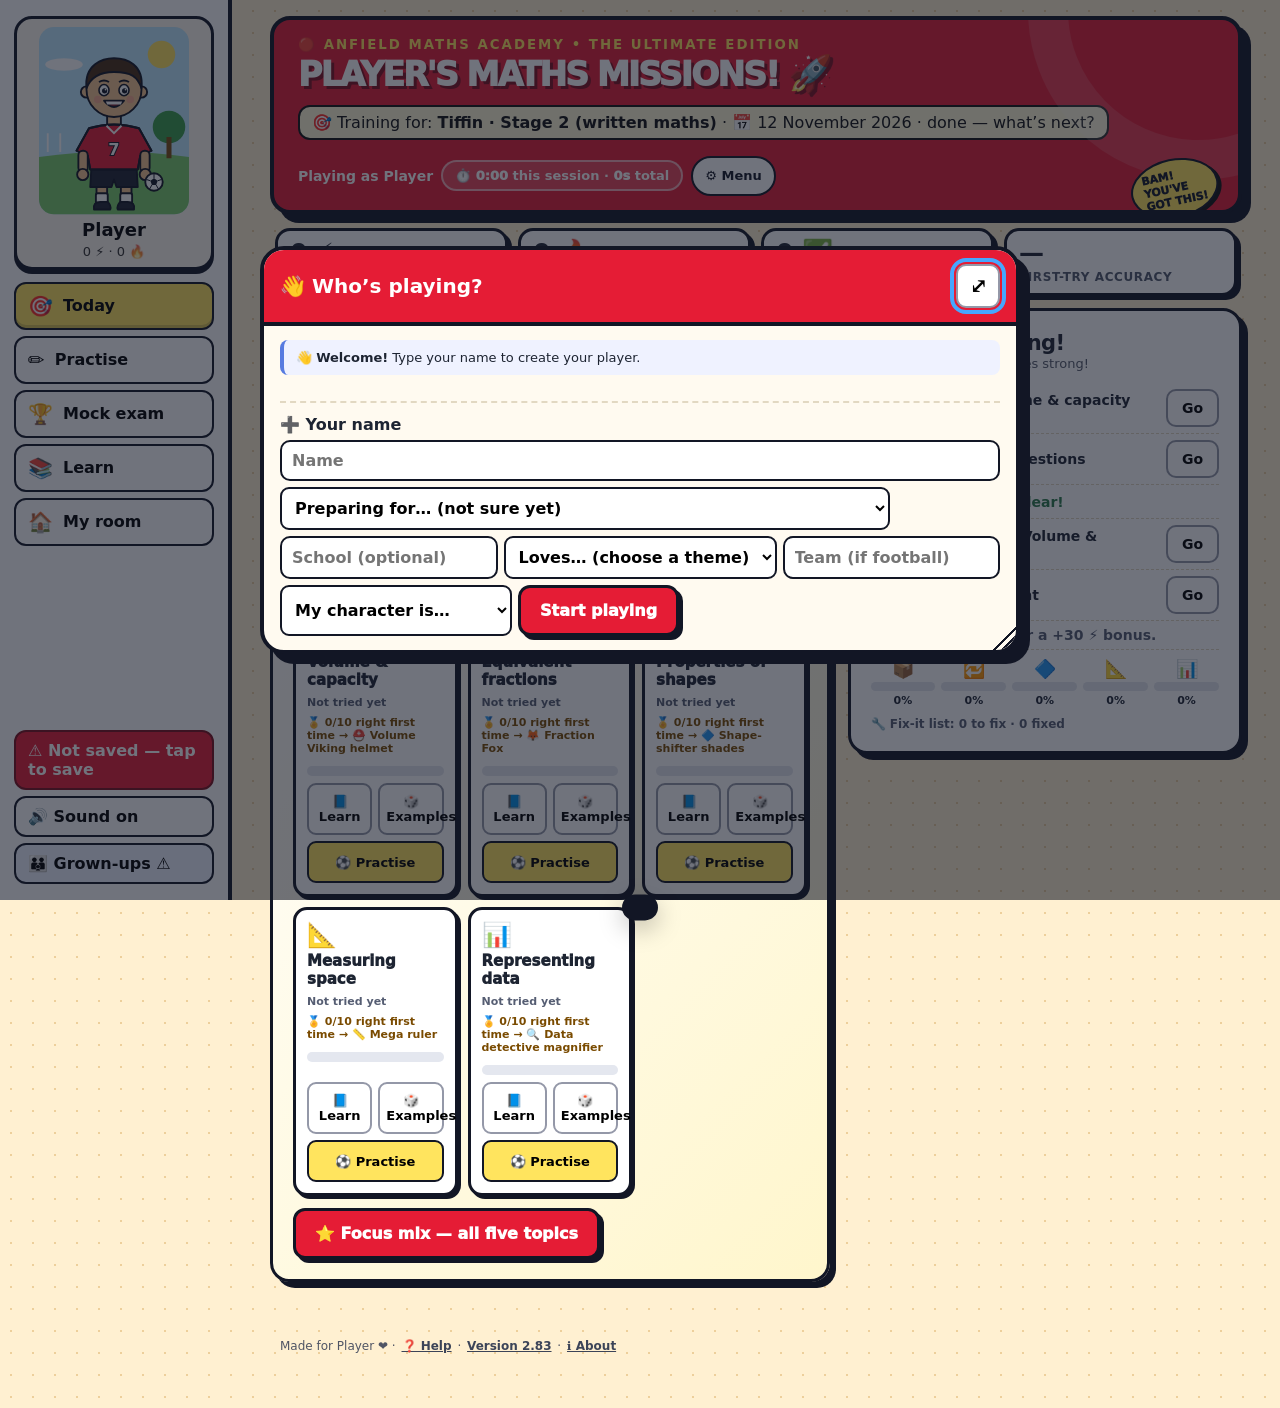
==== index.html @ f49a3434 "2.83: key stages begin — KS2 SATs, arithmetic Paper 1, school years - New exam profile ks2sats (Year" ====
<!DOCTYPE html>
<html lang="en-GB">
<head>
<meta charset="utf-8"><meta name="viewport" content="width=device-width, initial-scale=1, viewport-fit=cover"><meta name="theme-color" content="#e51c35">
<title>Apollo’s Maths Missions — Ultimate Edition</title>
<link rel="manifest" href="manifest.webmanifest"><link rel="icon" href="icons/icon-192.png" type="image/png"><link rel="apple-touch-icon" href="icons/apple-touch-icon.png"><meta name="apple-mobile-web-app-capable" content="yes"><meta name="mobile-web-app-capable" content="yes"><meta name="apple-mobile-web-app-title" content="Maths Missions"><meta name="apple-mobile-web-app-status-bar-style" content="black-translucent">
<link rel="stylesheet" href="css/app.css">
<script src="config.js"></script>
</head>
<body><main class="shell">
<header class="hero"><small>🔴 ANFIELD MATHS ACADEMY • THE ULTIMATE EDITION</small><h1><span class="pname">Apollo</span>'S<br>MATHS MISSIONS! <span class="rocket">🚀</span></h1><p id="heroSub">Train your brain for Tiffin Stage 2 with hundreds of changing puzzles, comic chaos, proper coaching and epic mock exams!</p><div class="whoplays"><span>Playing as <b class="pname">Apollo</b></span><span class="clockchip" title="Time spent using the app — it pauses when nobody is using it">⏱️ <b id="sessClock">0:00</b> this session · <b id="totalClock">0s</b> total</span><button class="heroBtn" id="switchPlayer" type="button">🔁 Switch player</button><button class="heroBtn" data-help="guide" type="button">❓ Help</button><button class="heroBtn" id="muteBtn" type="button" aria-pressed="false" title="Announcements on/off">🔊 Sound on</button><button class="heroBtn" id="voiceBtn" type="button" title="Voices and read-aloud settings">🎙️ Voices</button><button class="ghost updchip hidden" id="updChip" type="button" data-tip="A new version of the app is ready — tap to see what’s new.">🆕 Update ready</button><button class="heroBtn hidden" id="installBtn" type="button">📲 Install app</button></div><span class="sticker">BAM!<br>YOU'VE<br>GOT THIS!</span></header>
<section class="stats" aria-label="Your progress"><div class="stat"><strong id="points">0 ⚡</strong><span>Power points</span></div><div class="stat"><strong id="streak">0 🔥</strong><span>Goal streak</span></div><div class="stat"><strong id="solved">0 ✅</strong><span>Missions solved</span></div><div class="stat"><strong id="accuracy">—</strong><span>First-try accuracy</span></div></section>
<section class="savebar warn" id="saveBar" aria-label="Save my progress"><div class="savestate" role="status" aria-live="polite"><span class="saveicon" id="saveIcon" aria-hidden="true">⚠️</span><div><b id="saveTitle">Not saved to a file yet</b><span class="mini" id="saveDetail">Your progress is kept in this browser.</span><span class="filechip" id="fileChip"></span></div></div><div class="savebtns"><button class="primary" id="saveBtn" type="button">💾 Save progress</button><button class="ghost" id="openBtn" type="button">📂 Open progress file</button><button class="ghost" id="saveAsBtn" type="button">📄 Save as…</button><button class="ghost" id="exportBtn" type="button" title="Download a copy of your progress file (.json)">⬇️ Export (.json)</button></div></section>
<div class="layout"><aside>
<section class="panel"><h2>🏟️ Pick your mission</h2><p class="section-note">All levels use real maths thinking. Choose what you'd like to train!</p><div class="topics" id="topics"></div><h2 style="margin-top:18px">🎮 Difficulty</h2><div class="choices" id="levels"><button class="chip" data-level="warmup">Warm-up</button><button class="chip active" data-level="match">Match day</button><button class="chip" data-level="boss">Boss battle</button></div><p class="mini">Warm-up = gentler questions · Match day = mixed challenges · Boss battle = harder templates and bigger rewards</p></section>
<section class="panel"><h2>🧠 Coach's playbook</h2><div class="coach" id="coach"></div><div class="comic"><span class="head">💥 OI, <span class="pname up">Apollo</span>!</span><br>Being stuck is just your brain getting stronger. Ask for a clue, not the whole answer!</div></section>
<section class="panel"><h2>👪 Parent dashboard</h2><p class="section-note">Time on the app, time in the Shop, every question and mistake, topic strengths, mocks and more — for <span class="pname">Apollo</span> and any other players.</p><button class="secondary" id="dashboardToggle" type="button">📊 Open parent dashboard</button><button class="ghost" id="export" style="margin-top:10px" type="button">⬇️ Export every question (CSV)</button><div id="dashboard" class="hidden"></div></section><section class="panel hidden" id="leaderboard"><h2>🏆 Leaderboard</h2><div id="lbBody"></div></section><section class="panel"><h2>🏆 Your medals</h2><div id="medals" class="mini">Solve a mission to earn your first medal.</div><button class="reset" id="reset">Reset saved progress</button></section>
</aside>
<div><div class="toprow"><section class="panel playercard" id="playerCard" aria-label="My player"><div class="pc-avatar" id="pcAvatar"></div><div class="pc-info"><h2>🧍 My player</h2><div class="ptitle hidden" id="pcTitle"></div><div class="wallet"><span class="wallet-amt" id="walletAmt">0</span> ⚡ to spend</div><div class="goal" id="goalBox"></div><div class="pc-btns"><button class="primary" id="openShop" type="button">🛍️ Shop</button><button class="secondary" id="openLook" type="button">🎨 Change my look</button></div><p class="mini daily" id="dailyLine"></p><button class="shopnews" id="shopNews" type="button" aria-live="polite"></button></div></section><section class="panel plancard" id="planCard" aria-label="Today’s plan"><h2>📅 <span id="countdown"></span></h2><p class="section-note" id="planMsg"></p><ul class="tasks" id="planTasks"></ul><div class="readiness" id="readiness" aria-label="Focus topic readiness"></div><p class="mini fixline" id="fixLine"></p></section></div><section class="panel" id="mission"><div class="mission-head"><span class="tag" id="missionTag">NEXT QUESTION</span><span class="tag yellow" id="tierTag">MATCH DAY ⚽</span><button class="ghost mobile-only" id="jumpTopics" type="button">🗂️ Topics</button><div class="mission-avatar" id="missionAvatar" title="My player — tap to change your look"></div></div><div class="micro"><span id="roundText">Match 1 of 10</span><span id="topicText">Number detectives</span></div><div class="progressOuter"><div class="progressInner" id="progress"></div></div><div class="starthere" id="startHere" aria-hidden="true">👉 <b>Start here!</b> Read the question, type your answer in the box and press <b>SHOOT!</b> ⚽</div><div class="qwrap"><button class="say-btn" data-say="question" type="button" aria-label="Read the question aloud" title="Read aloud">🔊</button><div class="question" id="question"></div></div><div id="figure" class="figure hidden"></div><div id="methodTag" class="mini" style="font-weight:850;margin-top:-12px;margin-bottom:16px"></div><div class="answer-row"><label for="answer" class="hidden">Your answer</label><input class="answer-input" id="answer" type="text" inputmode="decimal" autocomplete="off" placeholder="Your answer..."><span class="unit" id="unit"></span><button class="primary" id="check">SHOOT! ⚽</button></div><div class="anspreview hidden" id="ansPreview" aria-live="polite"></div><div id="feedback" class="feedback hidden" aria-live="polite"></div><p class="nudge hidden" id="nudge"></p><div id="hints" aria-live="polite"></div><div id="scratch" class="scratch hidden"><div class="scratchbar"><b>✏️ Working out</b><button class="pen active" data-pen="#121625" type="button" aria-label="Black pen" style="background:#121625"></button><button class="pen" data-pen="#e51c35" type="button" aria-label="Red pen" style="background:#e51c35"></button><button class="pen" data-pen="#2457d6" type="button" aria-label="Blue pen" style="background:#2457d6"></button><button class="ghost" data-pen="eraser" type="button">🧽 Rubber</button><button class="ghost" data-clear type="button">🗑️ Clear</button><button class="ghost" data-closepad type="button">✕</button></div><canvas id="scratchCanvas" aria-label="Scratchpad for working out"></canvas></div><div id="explain" class="explain hidden" aria-live="polite"></div><div id="solution" class="solution hidden"></div><div class="actions"><button class="secondary" id="hint">💡 Give me a hint (0/3)</button><button class="ghost" id="scratchBtn" type="button" aria-expanded="false" aria-controls="scratch">✏️ Scratchpad</button><button class="ghost" id="explainBtn" type="button" aria-expanded="false" aria-controls="explain">🧒 Explain it simply</button><button class="ghost" id="showSolution">📖 Teach me the method</button><button class="ghost" id="next">➡️ Next Question</button></div><p class="mini">Every right answer earns ⚡ to spend in the Shop (Focus Zone topics earn a bonus). Hint 1 gives a nudge. Hint 2 suggests a plan. Hint 3 shows the first calculation. <b>Explain it simply</b> puts the question into everyday words without giving the answer away. The worked method explains every step.</p></section>
<section class="panel"><h2>🎯 Match centre</h2><div class="micro"><span id="matchText">0 / 10 completed</span><span id="matchScore">0 points this match</span></div><div class="progressOuter"><div class="progressInner" id="matchProgress"></div></div><p class="section-note" style="margin-top:11px">Train a topic, test yourself in a sprint, or take a 40-question mock. The coach tracks your results across different maths skills.</p><div class="levelbar"><button class="secondary" id="mixed">🎲 Mixed-topic challenge</button><button class="ghost" id="newMatch">🔄 Restart session</button></div><div id="report" class="hidden" style="margin-top:15px"></div></section>
<section class="panel focuszone" id="focusZone"><h2>⭐ <span class="pname">Apollo</span>’s Focus Zone<span class="new">NEW</span></h2><p class="section-note">The five topics to boss before <span class="examname">your exam</span>. <b>📘 Learn</b> step by step, study <b>🎲 Examples</b>, then <b>⚽ Practise</b>. Focus questions earn bonus ⚡, streaks and mastery rewards.</p><div class="focusgrid" id="focusGrid"></div><button class="primary" id="focusMix">⭐ Focus mix — all five topics</button><div id="lesson" class="lesson hidden" aria-live="polite"></div></section><section class="panel"><h2>🎮 Choose your game mode</h2><div class="choices" id="modes"><button class="chip active" data-mode="training">⚽ 10-question match</button><button class="chip" data-mode="sprint">⚡ 5-minute sprint</button><button class="chip" data-mode="mock">🏆 40-question mock</button><button class="chip" data-mode="endless">🚀 Endless practice</button></div><div class="micro" style="margin-top:14px"><span id="modeExplainer">10 questions, hints and coaching allowed.</span><strong id="timerDisplay" aria-live="off">⏱️ No timer</strong></div><p class="mini" id="mockInfo">Mocks: 40 mixed questions in 50 minutes, no hints until review. The real Stage 2 paper is roughly 40–60 minutes with answers written by hand, and it changes every year, so keep a pencil and paper handy. These are original practice questions, not official past papers.</p><div class="levelbar" style="margin-top:6px"><button class="secondary" id="startMode">▶️ Start selected mode</button><button class="ghost" id="printMockBtn" type="button">🖨️ Print a paper mock</button><a class="tiffinlink" id="examLink" href="https://www.tiffinschool.co.uk/wp-content/uploads/2024/05/Illustrative-questions-Maths.pdf" target="_blank" rel="noopener">📄 Tiffin’s own sample maths questions (official PDF)</a></div></section><section class="panel"><h2>📚 How to win at word problems</h2><div class="note"><b>The 5-step <span class="pname">Apollo</span> approach:</b> <b>1.</b> Read it twice. <b>2.</b> Underline the numbers and what's asked. <b>3.</b> Draw a bar model, table or sketch. <b>4.</b> Calculate in small steps. <b>5.</b> Check the answer makes sense and include units.</div><div class="note tiffin-note" id="examNote"><b>📋 The real Tiffin Stage 2 maths test — Thursday 12 November 2026.</b> Answers are handwritten on paper; it is a similar length to Stage 1 (about 40–60 minutes); it assumes the Year 5 National Curriculum; and some questions use unfamiliar formats to see how you adapt. Rough working is not marked, but it helps you get the right answer! <span class="mini">(From Tiffin School’s 2027-entry admissions FAQs and illustrative maths questions.)</span></div><p class="mini" id="examMade">Made as original Tiffin-style practice, not an official Tiffin School paper or an official Liverpool FC/Beano product. Your progress is saved in this browser automatically, and you can save it to your own progress file with 💾 Save progress. The app works offline.</p></section>
</div></div><footer class="footer">Made for <span class="pname">Apollo</span> ❤️ · Original comic-style graphics, football flavour and carefully worked questions · No adverts, accounts or internet required. · <button class="linkbtn" data-help="guide" type="button">❓ Help</button> · <button class="linkbtn" data-help="versions" type="button" id="appVersion">Version</button><span class="aidisc">🤖 <b>Made with AI.</b> This app, its questions, worked methods, lessons and artwork were created with the help of AI (Claude, by Anthropic). They have been carefully tested but may still contain mistakes — please check anything important. Not affiliated with, or endorsed by, any school or test provider. <span id="examLinks"><a href="https://www.tiffinschool.co.uk/wp-content/uploads/2024/05/Illustrative-questions-Maths.pdf" target="_blank" rel="noopener">Tiffin’s official sample maths questions</a> · <a href="https://www.tiffinschool.co.uk/admissions/year-7-admissions/" target="_blank" rel="noopener">Tiffin admissions</a></span></span></footer></main>
<dialog class="locker" id="locker" aria-label="Locker Room"><div class="lk-head"><h2>🧍 <span class="pname">Apollo</span>’s Locker Room</h2><span class="lk-wallet">0 ⚡ to spend</span><button class="ghost lk-close" data-close type="button" aria-label="Close">✕</button></div>
<div class="lk-tabs" role="tablist"><button class="chip" data-tab="look" role="tab">🎨 My look</button><button class="chip" data-tab="shop" role="tab">🛍️ Shop</button><button class="chip" data-tab="stuff" role="tab">🎒 My stuff</button><button class="chip" data-tab="skill" role="tab">🏅 Skill unlocks</button></div>
<div class="lk-main"><div class="lk-avatar"></div><div class="lk-body"></div></div></dialog>
<dialog class="players" id="players" aria-label="Who's playing?"><div class="lk-head"><h2>👋 Who’s playing?</h2><button class="ghost lk-close" data-close type="button" aria-label="Close">✕</button></div><div class="pl-body"></div></dialog>
<dialog class="parent" id="parent" aria-label="Parent dashboard"><div class="lk-head"><h2>👪 Parent dashboard</h2><span class="pd-who"></span><button class="ghost lk-close" data-close type="button" aria-label="Close">✕</button></div>
<div class="lk-tabs pd-tabs pd-groups"><button class="chip" data-ptab="overview">🏠 Overview</button><span class="pd-grp"><b>📋 Plan</b><button class="chip" data-ptab="plan">Exam plan &amp; dates</button></span><span class="pd-grp"><b>📈 Progress</b><button class="chip" data-ptab="ready">Readiness</button><button class="chip" data-ptab="focus">Focus areas</button><button class="chip" data-ptab="topics">Topics</button><button class="chip" data-ptab="types">Question types &amp; mistakes</button><button class="chip" data-ptab="mocks">Mocks</button><button class="chip" data-ptab="learning">Learning</button></span><span class="pd-grp"><b>⏱️ Time &amp; activity</b><button class="chip" data-ptab="time">Time</button><button class="chip" data-ptab="activity">Activity</button></span><span class="pd-grp"><b>🎮 Games &amp; rewards</b><button class="chip" data-ptab="games">Starlane</button><button class="chip" data-ptab="shop">Shop</button></span><span class="pd-grp"><b>⚙️ Family &amp; settings</b><button class="chip" data-ptab="family">Family &amp; data</button><button class="chip" data-ptab="settings">Settings</button></span><input class="pd-find" type="search" placeholder="🔎 Find anything (e.g. mock, export, Starlane)" aria-label="Find anything in the parent dashboard"></div>
<div class="pd-body"></div></dialog>
<dialog class="learn" id="learn" aria-label="Learn Studio"><div class="lk-head"><h2 class="ln-title">📘 Learn</h2><button class="ghost lk-close" data-close type="button" aria-label="Close">✕</button></div><div class="ln-body"></div></dialog>
<dialog id="updateDlg" class="updatedlg" aria-label="New version"><button class="dlg-x" type="button" onclick="this.closest('dialog').close()" aria-label="Close">✕</button><div id="upBody"></div></dialog>
<dialog id="famDlg" class="famdlg" aria-label="Grown-ups"><button class="dlg-x" type="button" data-fam="cancel" aria-label="Close">✕</button><div class="fam-body"></div></dialog>
<dialog class="help" id="help" aria-label="Help"><div class="lk-head"><h2>❓ Help</h2><button class="ghost lk-close" data-close type="button" aria-label="Close">✕</button></div><div class="lk-tabs"><button class="chip" data-htab="guide" type="button">📖 How to use the app</button><button class="chip" data-htab="versions" type="button">🆕 Version history</button></div><div class="hp-body"></div></dialog>
<dialog class="arcade" id="arcade" aria-label="Secret Arcade"><div class="lk-head"><h2>🕹️ Secret Arcade</h2><button class="ghost lk-close" data-close type="button" aria-label="Close">✕</button></div><div class="arc-body" id="arcBody"></div></dialog>
<dialog class="admin" id="admin" aria-label="Admin"><div class="lk-head"><h2>🔐 Admin</h2><button class="ghost lk-close" data-close type="button" aria-label="Close">✕</button></div><div class="lk-tabs adm-tabs hidden"><button class="chip" data-atab="rules" type="button">🕹️ Arcade rules</button><button class="chip" data-atab="history" type="button">📊 Play history</button><button class="chip" data-atab="words" type="button">🔑 Words & PIN</button><button class="chip" data-atab="locks" type="button">🔒 Locks</button><button class="chip" data-atab="play" type="button">🎮 Play</button></div><div class="adm-body"></div></dialog>
<dialog class="welcome" id="welcome" aria-label="Welcome"><div class="wl">
 <div class="wl-big">🚀⚽🏆</div><h2>Welcome, <span class="pname">Apollo</span>!</h2>
 <p class="wl-lead">You’re about to become a <b>maths superstar</b>. Every question makes you stronger — and every right answer earns ⚡ power points!</p>
 <div class="wl-points"><div>⚽ <b>Answer questions</b> to earn ⚡</div><div>🛍️ <b>Unlock</b> kits, sidekicks &amp; experiences</div><div>📘 <b>Learn the tricks</b> step by step</div><div>🏆 <b>Win medals</b> and smash today’s plan</div></div>
 <p>Would you like a quick tour? It only takes about 2 minutes.</p>
 <div class="actions wl-btns"><button class="primary" data-wl="player" type="button">🚀 Show me around</button><button class="secondary" data-wl="parent" type="button">👪 Tour for grown-ups</button><button class="ghost" data-wl="later" type="button">Maybe later</button></div>
 <p class="wl-ai">🤖 Made with AI — questions and lessons are carefully tested but may contain mistakes. Not affiliated with Tiffin School.</p>
 <label class="chk wl-no"><input type="checkbox" id="wlNoAsk"> Don’t ask me again (the tour is always in ❓ Help)</label></div></dialog>
<dialog class="voices" id="voices" aria-label="Voices"><div class="lk-head"><h2>🎙️ Voices &amp; reading aloud</h2><button class="ghost lk-close" data-close type="button" aria-label="Close">✕</button></div><div class="vc-body" id="vcBody"></div></dialog>
<div id="printArea" class="printarea"></div>
<div class="burst" id="burst" aria-hidden="true"></div>
<button class="gotoq hidden" id="gotoQ" type="button">✏️ Answer questions ↓</button>
<div class="toast" id="toast" role="status" aria-live="polite"></div>
<!-- Data layer (no DOM) -->
<script src="js/core.js"></script>
<script src="js/data/topics.js"></script>
<script src="js/data/questions-core.js"></script>
<script src="js/data/questions-focus.js"></script>
<script src="js/data/questions-extra.js"></script><script src="js/data/questions-agent.js"></script><script src="js/data/questions-exams.js"></script><script src="js/data/questions-sats.js"></script><script src="js/data/difficulty.js"></script>
<script src="js/data/lessons.js"></script>
<script src="js/data/explainers.js"></script>
<script src="js/data/marking.js"></script>
<script src="js/data/shop.js"></script>
<script src="js/data/shop-extra.js"></script><script src="js/data/shop-themes.js"></script>
<script src="js/data/learning.js"></script>
<script src="js/data/learning-more.js"></script>
<script src="js/data/learning-sats.js"></script>
<script src="js/data/metrics.js"></script>
<script src="js/data/help.js"></script>
<script src="js/data/arcade-rules.js"></script><script src="js/data/exam-dates.js"></script><script src="js/data/exams.js"></script>
<!-- Presentation, storage and app -->
<script src="js/render/render.js"></script>
<script src="js/render/avatar.js"></script>
<script src="js/render/avatar-extra.js"></script>
<script src="js/storage.js"></script>
<script src="js/learn.js"></script>
<script src="js/help.js"></script>
<script src="js/retro.js"></script>
<script src="js/games.js"></script>




<script src="js/arcade.js"></script>
<script src="js/admin.js"></script>
<script src="js/family.js"></script>
<script src="js/locker.js"></script>
<script src="js/players.js"></script>
<script src="js/parent.js"></script>
<script src="js/scratchpad.js"></script>
<script src="js/print.js"></script>
<script src="js/pwa.js"></script>
<script src="js/speech.js"></script>
<script src="js/voices.js"></script>
<script src="js/tour.js"></script>
<script src="js/update.js"></script>
<script src="js/tips.js"></script>
<script src="js/windows.js"></script>
<script src="js/app.js"></script><script src="js/hub.js"></script><script src="js/themes.js"></script><script src="js/student.js"></script><script src="js/protect.js"></script><script src="js/stages.js"></script>
</body>
</html>
---- css/app.css ----
/* Apollo's Maths Missions — presentation styles */
:root{--red:#e51c35;--dark:#121625;--ink:#1d2432;--paper:#fffaf0;--yellow:#ffe45e;--blue:#64d9f5;--green:#3dcf9b;--line:#212638;--muted:#687081}*{box-sizing:border-box}body{margin:0;color:var(--ink);font-family:system-ui,-apple-system,Segoe UI,Arial,sans-serif;background:#fff0d1;background-image:radial-gradient(#edcf9b 1px,transparent 1px);background-size:22px 22px}button,input,select{font:inherit}button{cursor:pointer}button:focus-visible,input:focus-visible,select:focus-visible{outline:4px solid #46a7ff;outline-offset:2px}.shell{max-width:1150px;margin:auto;padding:16px 18px 50px}.hero{position:relative;overflow:hidden;background:var(--red);color:white;border:4px solid var(--dark);border-radius:25px;box-shadow:9px 9px 0 var(--dark);padding:24px 30px;margin-bottom:25px}.hero:before{content:"";position:absolute;width:400px;height:400px;right:-130px;top:-180px;border:40px solid #fff2;transform:rotate(24deg);border-radius:50%}.hero small{font-weight:900;letter-spacing:2px;color:var(--yellow)}h1{font-size:clamp(32px,5.6vw,60px);line-height:1.02;margin:7px 0 12px;font-weight:1000;letter-spacing:-2px;text-transform:uppercase;text-shadow:3px 3px 0 #801021}.hero p{max-width:680px;margin:0;font-weight:650}.sticker{position:absolute;right:35px;bottom:18px;transform:rotate(-12deg);background:var(--yellow);color:var(--dark);border:3px solid var(--dark);padding:12px 16px;border-radius:50%;font-weight:1000;box-shadow:4px 4px 0 #111}.stats{display:grid;grid-template-columns:repeat(4,1fr);gap:12px;margin:0 5px 22px}.stat{background:white;border:3px solid var(--dark);border-radius:15px;padding:12px 15px;box-shadow:4px 4px 0 var(--dark)}.stat strong{display:block;font-size:25px;line-height:1.1}.stat span{font-size:12px;color:#50596b;font-weight:800;text-transform:uppercase;letter-spacing:.6px}.layout{display:grid;grid-template-columns:295px minmax(0,1fr);gap:19px;align-items:start}.panel{background:#fff;border:3px solid var(--dark);box-shadow:6px 6px 0 var(--dark);border-radius:19px;padding:20px;margin-bottom:18px}.panel h2{font-size:21px;margin:0 0 13px;letter-spacing:-.6px}.topics{display:grid;gap:8px}.topic{display:flex;gap:9px;align-items:center;text-align:left;width:100%;border:2px solid #cdd0da;background:#f8f8fc;border-radius:12px;padding:10px;color:#292d38;font-size:14px;font-weight:850;transition:transform .12s,background .12s}.topic:hover{transform:translateX(3px)}.topic.active{background:var(--yellow);border-color:var(--dark);box-shadow:3px 3px 0 var(--dark)}.topic .emoji{font-size:21px}.topic .small{font-size:10px;color:#717482;margin-left:auto}.choices{display:flex;flex-wrap:wrap;gap:7px;margin-top:9px}.chip{border:2px solid var(--dark);background:white;border-radius:30px;padding:6px 12px;font-weight:800;font-size:12px}.chip.active{background:var(--blue)}.coach{background:#fff4a0;border:2px dashed #966d00;border-radius:12px;padding:12px;font-size:13px;line-height:1.55}.coach b{color:#6c4200}.coach ol{padding-left:18px;margin:8px 0 0}.progressOuter{height:15px;background:#e9ebf0;border:2px solid var(--dark);border-radius:30px;overflow:hidden}.progressInner{height:100%;width:0;background:repeating-linear-gradient(125deg,#34c98d,#34c98d 12px,#66e4b1 12px,#66e4b1 24px);transition:width .3s}.mission-head{display:flex;justify-content:space-between;align-items:center;gap:10px;flex-wrap:wrap}.tag{font-size:12px;font-weight:950;text-transform:uppercase;letter-spacing:1px;padding:7px 11px;border:2px solid var(--dark);border-radius:7px;background:var(--blue);transform:rotate(-2deg)}.tag.yellow{background:var(--yellow)}.question{font-size:clamp(20px,3vw,29px);font-weight:850;line-height:1.36;margin:22px 0;white-space:pre-line}.answer-row{display:flex;gap:11px;align-items:center;flex-wrap:wrap}.answer-input{width:min(280px,100%);border:3px solid var(--dark);border-radius:12px;padding:15px;background:#f9fbff;font-size:25px;font-weight:900}.unit{font-weight:900;font-size:15px}.primary{border:3px solid var(--dark);border-radius:12px;background:var(--red);color:#fff;font-weight:950;padding:13px 19px;box-shadow:4px 4px 0 var(--dark)}.primary:hover{filter:brightness(1.08);transform:translateY(-1px)}.secondary{background:var(--yellow);border:2px solid var(--dark);border-radius:10px;padding:11px 13px;font-weight:850}.ghost{background:white;border:2px solid #9498a8;border-radius:10px;padding:11px 13px;font-weight:800}.actions{display:flex;gap:9px;flex-wrap:wrap;margin-top:17px}.feedback{padding:13px 16px;border:2px solid var(--dark);border-radius:12px;margin-top:14px;font-weight:750;line-height:1.45}.feedback.good{background:#c9f9df}.feedback.try{background:#ffe8a0}.feedback.info{background:#d6edff}.hidden{display:none!important}.hint{border-left:7px solid #faac26;background:#fff6db;margin-top:13px;padding:12px 14px;border-radius:7px;line-height:1.5}.hint b{display:block}.solution{margin-top:15px;background:#edfbf8;border:2px solid #25795e;border-radius:12px;padding:15px;line-height:1.65}.solution b{display:block;color:#115f4a}.solution .step{margin:6px 0}.comic{background:var(--yellow);border:3px solid var(--dark);border-radius:18px;transform:rotate(-1deg);padding:14px;position:relative;font-weight:850;margin-top:12px}.comic:after{content:"";position:absolute;bottom:-13px;left:26px;width:20px;height:20px;background:var(--yellow);border-right:3px solid var(--dark);border-bottom:3px solid var(--dark);transform:rotate(45deg)}.comic .head{font-size:25px}.footer{font-size:12px;color:#505565;margin:35px 10px 0;line-height:1.6}.rocket{font-size:36px}.section-note{font-size:13px;color:#565c6c;margin:-3px 0 12px}.mini{font-size:12px;color:#555d72}.micro{display:flex;justify-content:space-between;font-size:12px;font-weight:850;margin:5px 1px 7px}.spark{animation:pop .5s ease both}@keyframes pop{0%{transform:scale(.92)}60%{transform:scale(1.04)}100%{transform:scale(1)}}select{max-width:100%;border:2px solid var(--dark);background:#fff;padding:9px;border-radius:9px;font-weight:800}.reset{background:none;border:none;color:#8b2635;text-decoration:underline;font-size:12px;margin-top:12px;cursor:pointer}.levelbar{display:flex;gap:7px;align-items:center;flex-wrap:wrap}.toggle{display:flex;align-items:center;gap:7px;font-size:12px;font-weight:800;margin-top:13px}.note{background:#eff2ff;padding:10px 12px;border-left:4px solid #577be0;font-size:13px;border-radius:8px}.medal{display:inline-block;padding:5px 8px;background:#ffe27d;border:2px solid #2b2931;border-radius:30px;font-weight:900;font-size:12px}@media(max-width:820px){.layout{grid-template-columns:1fr}.topics{grid-template-columns:repeat(2,1fr)}.sticker{position:static;display:inline-block;margin-top:18px;font-size:12px}.hero{padding:20px}.stats{grid-template-columns:repeat(2,1fr)}.panel{padding:16px}.shell{padding:12px 13px 40px}}@media(max-width:400px){.topics{grid-template-columns:1fr}.answer-input{width:100%}}

.mode-note{padding:11px;border-radius:11px;background:#f3f6ff;border:2px dashed #66719c;font-size:13px}.skill{margin:10px 0}.skilltop{display:flex;justify-content:space-between;gap:7px;font-size:12px;font-weight:800}.skillbar{margin-top:4px;border-radius:99px;background:#e4e7ef;height:10px;overflow:hidden}.skillbar>span{display:block;background:linear-gradient(90deg,#ea283f,#ffbc49);height:100%}.dashboard-card{border:2px solid #d8dbe7;padding:10px;border-radius:12px;margin:8px 0;background:#fcfcff}.report-head{font-size:21px;font-weight:950;margin-bottom:10px}.summarygrid{display:grid;grid-template-columns:repeat(3,1fr);gap:8px}.summarygrid div{border-radius:10px;padding:10px;background:#fff4a0;font-weight:900;text-align:center}.summarygrid small{display:block;font-size:10px;line-height:1.4;font-weight:700}.questioncard{padding:12px;background:#fff;border:2px solid #e2e5ef;border-radius:12px;margin:9px 0}.questioncard summary{cursor:pointer;font-weight:850}.danger{background:#ffe3e9}.successbg{background:#d8fae7}.timerurgent{color:#bb142d;animation:pop 1s infinite}.muted{color:#555d72}.correctness{font-size:12px;font-weight:750}.reviewstep{margin:4px 0;font-size:13px}.actions button:disabled,.answer-row button:disabled{opacity:.5;cursor:not-allowed}@media(max-width:600px){.summarygrid{grid-template-columns:1fr 1fr}.chip{padding:10px 12px}.hero:before{display:none}}
html{-webkit-text-size-adjust:100%}.shell{padding-left:max(18px,env(safe-area-inset-left));padding-right:max(18px,env(safe-area-inset-right))}.question{overflow-wrap:anywhere}
.figure{margin:-8px 0 18px;background:#fbfcff;border:2px solid #dfe3ee;border-radius:14px;padding:10px;overflow-x:auto}.qfig{display:block;width:100%;max-width:440px;height:auto;margin:auto}
.tablewrap{overflow-x:auto;-webkit-overflow-scrolling:touch;margin:6px 0}.qtable{border-collapse:collapse;margin:auto;font-size:14px;min-width:260px}.qtable th,.qtable td{border:2px solid #d4d8e4;padding:6px 10px;text-align:center}.qtable thead th{background:var(--yellow)}.qtable tbody th{background:#f3f5fb;text-align:left}
.focuszone{background:linear-gradient(135deg,#fff 0%,#fff6cc 100%)}.focuszone h2 .new{font-size:11px;vertical-align:middle;background:var(--red);color:#fff;border-radius:20px;padding:3px 8px;margin-left:6px;letter-spacing:.5px}
.focusgrid{display:grid;grid-template-columns:repeat(auto-fit,minmax(min(138px,100%),1fr));gap:10px;margin-bottom:12px}.fcard{min-width:0;border:3px solid var(--dark);border-radius:14px;padding:11px;background:#fff;box-shadow:3px 3px 0 var(--dark);display:flex;flex-direction:column;gap:7px}.fcard.on{background:#fff4a0}.fcard .ft{font-weight:950;font-size:15px;display:flex;flex-direction:column;align-items:flex-start;gap:2px;line-height:1.2}.fcard .fe{font-size:24px}.fcard .fm{font-size:11px;color:#555d72;font-weight:800}.fcard .fb{display:flex;flex-wrap:wrap;gap:6px;margin-top:auto}.fcard .fb button{flex:1 1 60px;min-width:0;padding:9px 6px;font-size:13px;border-radius:9px;min-height:42px}
.lesson{margin-top:14px;border:3px dashed #25795e;background:#f2fffa;border-radius:16px;padding:14px;line-height:1.55}.lesson h3{margin:0 0 8px}.lesson .eg{background:#fff;border-left:6px solid var(--red);border-radius:8px;padding:9px 12px;margin:10px 0}.lesson .qfig{margin:10px auto}.lesson ul,.lesson ol{padding-left:20px}
.topic.focus .star{color:#e51c35}.mobile-only{display:none}.tiffin-note{margin-top:12px;border-left-color:var(--red);background:#fff1f3}
@media(max-width:820px){.layout{display:flex;flex-direction:column;align-items:stretch}.layout>aside{order:2;min-width:0}.layout>div{order:1;min-width:0}.mobile-only{display:inline-block}.mission-head .mobile-only{padding:7px 10px;font-size:12px}}
@media(max-width:600px){.answer-row .primary{flex:1 1 100%;padding:15px}.actions button{flex:1 1 auto;min-height:46px}.answer-input{width:auto;flex:1 1 150px;min-width:0}.chip{min-height:42px}.topic{min-height:46px}}
@media(hover:none){.topic:hover,.primary:hover{transform:none}}
@media(max-width:820px){.topics{grid-template-columns:repeat(2,minmax(0,1fr))}.topic{min-width:0}.topic span{overflow-wrap:anywhere}}@media(max-width:400px){.topics{grid-template-columns:minmax(0,1fr)}}@media(max-width:440px){.fcard{padding:9px}.fcard .ft{font-size:13.5px;gap:5px}.fcard .fe{font-size:20px}.fcard .fb button{font-size:12px;padding:8px 4px}}
/* ---- Save bar ---- */
.savebar{display:flex;gap:12px;align-items:center;justify-content:space-between;flex-wrap:wrap;background:#fff;border:3px solid var(--dark);border-radius:16px;box-shadow:4px 4px 0 var(--dark);padding:11px 14px;margin:0 5px 22px}
.savebar.good{background:#e3fbef}.savebar.warn{background:#fff6cf}.savebar.bad{background:#ffe3e9}
.savestate{display:flex;gap:10px;align-items:flex-start;flex:1 1 300px;min-width:0}.saveicon{font-size:26px;line-height:1}.savestate b{display:block;font-size:16px}.savestate .mini{display:block;margin-top:2px;line-height:1.4}
.savebtns{display:flex;gap:8px;flex-wrap:wrap}.savebtns button{min-height:44px}
.linkbtn{background:none;border:none;text-decoration:underline;font-weight:800;color:#3c4458;font-size:13px;padding:6px}
.toast{position:fixed;left:50%;bottom:calc(16px + env(safe-area-inset-bottom,0px));transform:translate(-50%,140%);background:var(--dark);color:#fff;font-weight:850;padding:13px 18px;border-radius:14px;box-shadow:0 8px 24px rgba(0,0,0,.25);max-width:min(560px,calc(100vw - 24px));text-align:center;transition:transform .25s;z-index:50}
.toast.show{transform:translate(-50%,0)}
/* ---- Explain it simply ---- */
.explain{margin-top:14px;background:#eef6ff;border:2px solid #3b78d8;border-radius:14px;padding:14px 15px;line-height:1.55}
.explain .xhead{display:block;color:#1f4f9e;letter-spacing:.6px;margin-bottom:6px}.xrow{display:flex;gap:10px;margin:10px 0}.xrow .xi{font-size:20px;line-height:1.3}.xrow ol,.xrow ul{margin:4px 0 0;padding-left:20px}
#explainBtn[aria-expanded=true]{background:#d6e7ff;border-color:#3b78d8}
/* ---- Touch screens: comfortable tap targets ---- */
@media(pointer:coarse){.chip,.ghost,.secondary,.primary,.topic,.reset{min-height:44px}.reset{padding:10px}}
/* ---- Phones in landscape / short screens ---- */
@media(max-height:520px) and (orientation:landscape){.hero{padding:14px 20px}.hero h1{font-size:30px;margin:4px 0 6px}.hero p{display:none}.sticker{display:none}.stats{grid-template-columns:repeat(4,1fr)}.stat strong{font-size:18px}.question{font-size:20px;margin:14px 0}}
/* ---- Small phones ---- */
@media(max-width:600px){.sticker{display:none}.hero{padding:18px 18px 20px}.hero p{font-size:15px}.savebar{margin:0 0 18px}.savebtns{width:100%}.savebtns button{flex:1 1 auto}}
@media(max-width:360px){.stats{grid-template-columns:1fr 1fr;gap:8px}.stat{padding:9px 10px}.stat strong{font-size:20px}.panel{padding:13px}}
/* ---- Large screens ---- */
@media(min-width:1500px){.shell{max-width:1440px}.layout{grid-template-columns:330px minmax(0,1fr)}.question{font-size:31px}.qfig{max-width:520px}}
@media(min-width:2000px){.shell{max-width:1760px;font-size:18px}.layout{grid-template-columns:380px minmax(0,1fr);gap:26px}.question{font-size:36px}.qfig{max-width:620px}.panel h2{font-size:25px}.topic{font-size:16px}.answer-input{font-size:30px;width:340px}.primary,.secondary,.ghost{font-size:18px}}
@media print{.savebar,.toast,.actions,.answer-row{display:none}}

/* ---- Player card ---- */
.playercard{display:flex;gap:16px;align-items:center;background:linear-gradient(135deg,#fff 0%,#e8f6ff 100%)}
.pc-avatar{flex:0 0 150px;max-width:150px}.pc-avatar .avatar-svg{display:block;width:100%;height:auto;border-radius:20px;border:3px solid var(--dark);box-shadow:4px 4px 0 var(--dark)}
.pc-info{flex:1 1 auto;min-width:0}.pc-info h2{margin:0 0 4px}.wallet{font-weight:900;font-size:15px;color:#3c4458}.wallet-amt{font-size:30px;color:var(--red);font-weight:1000}
.goal{margin:8px 0 10px;font-size:14px;line-height:1.4}.progressOuter.slim{height:10px;margin-top:5px}.pc-btns{display:flex;gap:8px;flex-wrap:wrap}.pc-btns button{min-height:44px}.daily{margin:9px 0 0;font-weight:800}
.mission-avatar{width:58px;height:72px;margin-left:auto;cursor:pointer;flex:0 0 auto}.mission-avatar .avatar-svg{width:100%;height:100%;display:block}
.mission-head{flex-wrap:wrap}.nudge{margin:10px 0 0;padding:9px 12px;border-radius:10px;background:#fff4a0;border:2px dashed #b48a00;font-weight:800;font-size:14px}
.fm.unl{color:#7a4b00}
/* ---- Locker Room ---- */
.locker{border:4px solid var(--dark);border-radius:24px;padding:0;width:min(1000px,calc(100vw - 24px));max-height:calc(100dvh - 24px);background:#fffaf0;box-shadow:10px 10px 0 var(--dark);color:var(--ink);overflow:hidden}
.locker[open]{display:flex;flex-direction:column}.locker::backdrop{background:rgba(18,22,37,.55)}
.lk-head{display:flex;align-items:center;gap:10px;padding:14px 16px;background:var(--red);color:#fff;border-bottom:4px solid var(--dark)}.lk-head h2{margin:0;font-size:20px;flex:1}
.lk-wallet{background:var(--yellow);color:var(--dark);border:2px solid var(--dark);border-radius:30px;padding:6px 12px;font-weight:1000;white-space:nowrap}.lk-close{min-width:44px;min-height:44px;font-size:18px}
.lk-tabs{display:flex;gap:7px;flex-wrap:wrap;padding:10px 14px;border-bottom:2px solid #e2d8c2}.lk-tabs .chip{min-height:42px;font-size:13px}
.lk-main{display:grid;grid-template-columns:240px minmax(0,1fr);gap:16px;padding:14px 16px;overflow:auto;min-height:0}
.lk-avatar{position:sticky;top:0;align-self:start}.lk-avatar .avatar-svg{width:100%;height:auto;display:block;border-radius:20px;border:3px solid var(--dark);box-shadow:4px 4px 0 var(--dark)}.center{text-align:center}
.lk-body .note{margin-bottom:12px}.cats{margin:0 0 6px}
.items{display:grid;grid-template-columns:repeat(auto-fill,minmax(min(185px,100%),1fr));gap:10px;margin-top:8px}
.item{background:#fff;border:3px solid var(--dark);border-radius:14px;padding:10px;display:flex;flex-direction:column;gap:5px;cursor:pointer;box-shadow:3px 3px 0 var(--dark);min-width:0}.item:hover{transform:translateY(-2px)}
.item.previewing{outline:4px solid #46a7ff;outline-offset:1px}.item.owned{background:#f1fff6}.item b{font-size:15px}.item .mini{line-height:1.35}
.ihead{display:flex;justify-content:space-between;align-items:center;flex-wrap:wrap;gap:4px}.iicon{font-size:30px;line-height:1}
.tier{font-size:10px;font-weight:950;letter-spacing:.6px;text-transform:uppercase;border:2px solid var(--dark);border-radius:20px;padding:2px 8px}
.tier.free{background:#e6e9f2}.tier.starter{background:#c9f9df}.tier.pro{background:#d6edff}.tier.elite{background:#e7dbff}.tier.legend{background:linear-gradient(90deg,#ffe45e,#ff9aa8)}.tier.skill{background:#ffd8a8}
.ibtns{display:flex;flex-direction:column;gap:4px;margin-top:auto}.ibtns button{min-height:42px;font-size:13px}.ibtns .linkbtn{min-height:32px}
.wearing{background:#c9f9df}.pulse{animation:glow 1s ease-in-out infinite}@keyframes glow{0%,100%{box-shadow:4px 4px 0 var(--dark)}50%{box-shadow:4px 4px 0 var(--dark),0 0 0 5px #ffe45e}}
.lookrow{display:grid;grid-template-columns:110px minmax(0,1fr);gap:10px;align-items:center;padding:9px 0;border-bottom:1px dashed #e2d8c2}.lookrow .choices{margin:0}
.swatch{width:40px;height:40px;border-radius:50%;border:3px solid var(--dark);margin:3px;vertical-align:middle}.swatch.on{outline:4px solid #46a7ff;outline-offset:2px}
.numpick{display:flex;align-items:center;gap:10px}.numpick span{font-size:26px;font-weight:1000;min-width:42px;text-align:center}.numpick button{min-width:44px;min-height:44px;font-size:20px}
.lk-body>.primary{margin-top:14px}
@media(max-width:700px){.locker{width:100vw;max-width:100vw;height:100dvh;max-height:100dvh;border-radius:0;border:none;box-shadow:none}
 .lk-main{grid-template-columns:1fr;padding:0 12px 12px}.lk-avatar{position:sticky;top:0;z-index:3;background:#fffaf0;padding:8px 0;margin:0 -12px;display:flex;justify-content:center;gap:10px;align-items:center;border-bottom:2px solid #e2d8c2}.lk-avatar .avatar-svg{width:104px;border-radius:14px;box-shadow:3px 3px 0 var(--dark)}.lk-avatar .mini{max-width:150px}.items{grid-template-columns:repeat(auto-fill,minmax(min(140px,100%),1fr))}.item b{font-size:14px}.ibtns button{font-size:12px}.lk-tabs{padding:8px 12px}.lk-tabs .chip{font-size:12px;padding:6px 10px}.lk-head h2{font-size:16px}.lookrow{grid-template-columns:1fr;gap:4px}}
@media(max-width:360px){.tier{font-size:9px;padding:2px 6px}.iicon{font-size:24px}.lk-head h2{font-size:14px}}
@media(max-width:520px){.playercard{gap:12px}.pc-avatar{flex-basis:108px;max-width:108px}.wallet-amt{font-size:24px}.pc-btns button{flex:1 1 auto}}
@media(min-width:2000px){.pc-avatar{flex-basis:190px;max-width:190px}.lk-main{grid-template-columns:300px minmax(0,1fr)}.locker{width:min(1300px,calc(100vw - 24px))}}
/* ---- Celebrations ---- */
.burst{position:fixed;inset:0;pointer-events:none;z-index:60}.burst span{position:fixed;font-size:22px;animation:burst 1.3s ease-out forwards}
@keyframes burst{0%{transform:translate(-50%,-50%) scale(.4);opacity:1}100%{transform:translate(calc(-50% + var(--dx)),calc(-50% + var(--dy))) scale(1.1) rotate(200deg);opacity:0}}
.cel-jump{animation:celJump .9s ease}.cel-slide{animation:celSlide 1.1s ease}.cel-flip{animation:celFlip 1s ease}.cel-rocket{animation:celRocket 1.3s ease}
@keyframes celJump{0%,100%{transform:none}30%{transform:translateY(-22px) scale(1.08)}60%{transform:translateY(0)}75%{transform:translateY(-8px)}}
@keyframes celSlide{0%{transform:none}35%{transform:translateX(-40px) rotate(-8deg)}70%{transform:translateX(10px) rotate(4deg)}100%{transform:none}}
@keyframes celFlip{0%{transform:none}50%{transform:translateY(-26px) rotate(-180deg)}100%{transform:rotate(-360deg)}}
@keyframes celRocket{0%{transform:none}40%{transform:translateY(-70px) scale(.9)}55%{transform:translateY(-80px);opacity:0}56%{transform:translateY(30px);opacity:0}100%{transform:none;opacity:1}}
@media(prefers-reduced-motion:reduce){.cel-jump,.cel-slide,.cel-flip,.cel-rocket,.pulse,.burst span{animation:none}}

/* ---- Names, players, hero bar ---- */
.pname.up{text-transform:uppercase}h1{overflow-wrap:anywhere}
.whoplays{display:flex;gap:8px;align-items:center;flex-wrap:wrap;margin-top:12px;font-weight:800;font-size:14px;position:relative;z-index:1}
.heroBtn{background:#fff;color:var(--dark);border:2px solid var(--dark);border-radius:30px;padding:7px 12px;font-weight:900;font-size:13px;min-height:40px}
.players,.parent{border:4px solid var(--dark);border-radius:24px;padding:0;background:#fffaf0;color:var(--ink);box-shadow:10px 10px 0 var(--dark);max-height:calc(100dvh - 24px);overflow:hidden}
.players{width:min(760px,calc(100vw - 24px))}.parent{width:min(1180px,calc(100vw - 24px))}
.players[open],.parent[open]{display:flex;flex-direction:column}.players::backdrop,.parent::backdrop{background:rgba(18,22,37,.6)}
.pl-body,.pd-body{padding:14px 16px;overflow:auto;min-height:0}
.plgrid{display:grid;grid-template-columns:repeat(auto-fill,minmax(150px,1fr));gap:12px;margin:10px 0 16px}
.plcard{background:#fff;border:3px solid var(--dark);border-radius:16px;box-shadow:3px 3px 0 var(--dark);padding:8px;display:flex;flex-direction:column;gap:4px}.plcard.on{background:#fff4a0}
.plpick{background:none;border:none;padding:0;display:flex;flex-direction:column;align-items:center;gap:3px;text-align:center}.plpick .avatar-svg{width:100%;max-width:150px;border-radius:14px;border:2px solid var(--dark)}.plpick b{font-size:17px;overflow-wrap:anywhere}
.plactions{display:flex;justify-content:space-between}.plrename,.pladdrow,.namerow{display:flex;gap:6px;flex-wrap:wrap}
.plrename input,.pladdrow input,.namerow input,.prow input{border:2px solid var(--dark);border-radius:10px;padding:9px 10px;font-size:16px;font-weight:800;min-width:0;flex:1 1 140px;background:#fff}
.pladd{border-top:2px dashed #e2d8c2;padding-top:12px}.pladd label{display:block;margin-bottom:6px}.plerr{color:#b3122b;font-weight:800}
/* ---- Top row: player + plan ---- */
.toprow{display:grid;grid-template-columns:minmax(0,1.15fr) minmax(0,1fr);gap:18px;align-items:stretch}.toprow>.panel{margin-bottom:18px}
@media(max-width:1180px){.toprow{grid-template-columns:1fr;gap:0}}
.plancard h2{margin-bottom:4px}.cdnum{background:var(--red);color:#fff;border:2px solid var(--dark);border-radius:10px;padding:0 8px;margin-right:4px}
.tasks{list-style:none;padding:0;margin:8px 0}.tasks li{display:flex;gap:8px;align-items:center;padding:6px 0;border-bottom:1px dashed #e2d8c2;font-weight:800;font-size:14px}.tasks li span:nth-child(2){flex:1}.tasks li.done{color:#2b7a4b}.tasks li button{min-height:38px;padding:6px 14px}.tasks .tick{font-size:18px}
.readiness{display:grid;grid-template-columns:repeat(5,minmax(0,1fr));gap:6px;margin-top:8px}.rrow{display:flex;flex-direction:column;align-items:center;gap:3px;font-size:18px}.rrow small{font-size:11px;font-weight:900}
.rbar{display:inline-block;width:100%;max-width:140px;height:9px;border-radius:9px;background:#e4e7ef;overflow:hidden;vertical-align:middle}.rbar span{display:block;height:100%;background:linear-gradient(90deg,#ea283f,#ffbc49,#34c98d)}
.fixline{margin:10px 0 0;font-weight:800}
/* ---- Parent dashboard ---- */
.pd-who{margin-left:auto}.pd-who select{font-weight:800;border:2px solid var(--dark);border-radius:9px;padding:6px}.pd-who b{color:#fff}
.parent .lk-head h2{flex:0 1 auto}.pd-body h3{margin:18px 0 8px}
.pcards{display:grid;grid-template-columns:repeat(auto-fill,minmax(150px,1fr));gap:9px}.pcard{background:#fff;border:2px solid var(--dark);border-radius:12px;padding:9px 11px;display:flex;flex-direction:column}.pcard b{font-size:22px}.pcard span{font-size:12px;font-weight:800;color:#3c4458}.pcard small{font-size:11px;color:#687081}
.splitbar{display:flex;height:26px;border:2px solid var(--dark);border-radius:10px;overflow:hidden;margin-top:10px;font-size:11px;font-weight:900}.splitbar span{display:flex;align-items:center;justify-content:center;white-space:nowrap;overflow:hidden}.sb-questions{background:#64d9f5}.sb-learn{background:#c9f9df}.sb-shop{background:#ffd8a8}
.ptable{border-collapse:collapse;width:100%;font-size:13px;background:#fff}.ptable th,.ptable td{border:1px solid #d9dde8;padding:6px 8px;text-align:left;vertical-align:top}.ptable th{background:var(--yellow);position:sticky;top:0}.ptable.small{font-size:12px}.ptable td{white-space:nowrap}.ptable td.wrap{white-space:normal;min-width:200px}
.twocol{display:grid;grid-template-columns:1fr 1fr;gap:16px}.muted{color:#687081}.prow{display:flex;gap:10px;flex-wrap:wrap;align-items:flex-end;margin:10px 0}.prow label{display:flex;flex-direction:column;font-weight:800;font-size:13px;gap:4px}.prow input{flex:0 1 auto;width:auto;max-width:220px}
.pd-body .qfig{max-width:620px}
@media(max-width:700px){.players,.parent{width:100vw;max-width:100vw;height:100dvh;max-height:100dvh;border-radius:0;border:none;box-shadow:none}.twocol{grid-template-columns:1fr}.pd-tabs{flex-wrap:nowrap;overflow-x:auto}.pd-tabs .chip{flex:0 0 auto}.pd-who{margin-left:0}.parent .lk-head{flex-wrap:wrap}}
/* ---- Leaderboard ---- */
.lb{list-style:none;padding:0;margin:10px 0 4px}.lb li{display:grid;grid-template-columns:30px 40px minmax(0,1fr) auto;gap:8px;align-items:center;padding:5px 6px;border-radius:10px}.lb li.me{background:#fff4a0}.lbrank{font-size:18px;text-align:center;font-weight:900}.lbav .avatar-svg{width:40px;height:50px;display:block}.lb b{overflow:hidden;text-overflow:ellipsis;white-space:nowrap}.lbv{font-weight:900;font-size:13px}
/* ---- Scratchpad ---- */
.scratch{margin-top:14px;border:3px solid var(--dark);border-radius:14px;background:#fff;overflow:hidden}.scratchbar{display:flex;gap:6px;align-items:center;flex-wrap:wrap;padding:7px 9px;background:#f3f5fb;border-bottom:2px solid #d9dde8}.scratchbar b{margin-right:auto}
.pen{width:34px;height:34px;border-radius:50%;border:3px solid #fff;outline:2px solid var(--dark)}.pen.active{outline:4px solid #46a7ff}.scratchbar .ghost{min-height:38px;padding:6px 10px}.scratchbar .ghost.active{background:#d6edff}
#scratchCanvas{display:block;width:100%;touch-action:none;cursor:crosshair;background-color:#fff;background-image:linear-gradient(#e8ecf5 1px,transparent 1px),linear-gradient(90deg,#e8ecf5 1px,transparent 1px);background-size:24px 24px}
/* ---- Printing (paper mock and report) ---- */
.printarea{display:none}
@media print{
 body.printing{background:#fff!important}body.printing>*:not(#printArea){display:none!important}body.printing #printArea{display:block;color:#000;font:12pt/1.45 system-ui,Arial,sans-serif}
 .pp-cover{border:2px solid #000;border-radius:10px;padding:14px 18px;margin-bottom:14px}.pp-cover h1{margin:0 0 4px;font-size:22pt;text-transform:none;letter-spacing:0;text-shadow:none}.pp-boxes{display:flex;gap:30px;margin:10px 0;font-size:13pt}
 .pp-q{display:flex;gap:12px;break-inside:avoid;page-break-inside:avoid;border-bottom:1px solid #999;padding:10px 0}.pp-num{font-weight:900;font-size:14pt;min-width:28px}.pp-body{flex:1}.pp-text{margin:0 0 6px;font-weight:600}
 .pp-fig .qfig{max-width:9cm;max-height:5.6cm;width:auto;margin:0}.pp-fig .tablewrap{overflow:visible}.pp-work{min-height:3.4cm;border:1px dashed #aaa;border-radius:6px;padding:4px 8px;color:#888;font-size:9pt;margin:6px 0}
 .pp-ans{font-weight:800}.pp-line{display:inline-block;min-width:5cm;border-bottom:2px solid #000;height:1.1em}
 .pp-marks{break-before:page;page-break-before:always}.pp-marks table{border-collapse:collapse;width:100%;font-size:10pt}.pp-marks td,.pp-marks th{border:1px solid #888;padding:4px 6px;vertical-align:top;text-align:left}
 .pp-report h1{font-size:20pt;text-transform:none;text-shadow:none;letter-spacing:0;margin:0}.pp-report .pcards{grid-template-columns:repeat(4,1fr)}.pp-report .ptable th{position:static}.pp-report h3,.pp-report h2{break-after:avoid}
 @page{margin:14mm}}

/* ---- Learn Studio ---- */
.learn{border:4px solid var(--dark);border-radius:24px;padding:0;background:#fffaf0;color:var(--ink);box-shadow:10px 10px 0 var(--dark);width:min(820px,calc(100vw - 24px));max-height:calc(100dvh - 24px);overflow:hidden}
.learn[open]{display:flex;flex-direction:column}.learn::backdrop{background:rgba(18,22,37,.6)}.learn .lk-head{background:#25795e}
.ln-body{padding:14px 18px 18px;overflow:auto;min-height:0;line-height:1.55}.ln-body h3{margin:6px 0 8px;font-size:21px}
.ln-dots{display:flex;gap:6px;align-items:center;margin-bottom:6px}.ln-dots span{width:22px;height:9px;border-radius:9px;background:#e2d8c2}.ln-dots span.ok{background:#34c98d}.ln-dots span.now{background:var(--red)}.ln-dots small{margin-left:auto;font-weight:800;color:#555d72}
.ln-content .eg{background:#fff;border-left:6px solid var(--red);border-radius:8px;padding:9px 12px;margin:10px 0}.ln-content .qfig{max-width:420px;margin:8px auto}
.gate{display:flex;flex-direction:column;gap:6px;margin:12px 0;padding:10px 12px;border-radius:12px;background:#eef6ff;border:2px solid #3b78d8;font-weight:800;font-size:14px}.gate.paused{background:#fff4d6;border-color:#b48a00}.gate.done{background:#e3fbef;border-color:#25795e}
.gbar{height:10px;border-radius:10px;background:#d6e2f5;overflow:hidden}.gbar span{display:block;height:100%;background:#3b78d8;transition:width .25s}
.ln-check{background:#fff;border:3px solid var(--dark);border-radius:14px;padding:12px;margin-top:10px}.ln-opts{display:grid;grid-template-columns:repeat(auto-fit,minmax(min(160px,100%),1fr));gap:8px;margin-top:10px}
.ln-opt{border:3px solid var(--dark);border-radius:12px;background:#fffaf0;padding:12px;font-weight:900;font-size:16px;min-height:52px}.ln-opt:disabled{opacity:.55}.ln-opt.wrong{background:#ffe3e9;text-decoration:line-through}.ln-opt.right{background:#c9f9df;opacity:1}
.ln-done{text-align:center}.bigemoji{font-size:56px}.ex-q{font-size:19px;font-weight:850;white-space:pre-line;margin:8px 0}.ex-try{display:flex;gap:8px;flex-wrap:wrap;align-items:center;margin:10px 0}.ex-try input{border:2px solid var(--dark);border-radius:10px;padding:9px;font-size:16px;flex:1 1 180px;min-width:0}
.ex-steps{background:#edfbf8;border:2px solid #25795e;border-radius:12px;padding:10px 12px 10px 32px}.ex-steps:empty{display:none}.ex-steps li{margin:4px 0}
@media(max-width:700px){.learn{width:100vw;max-width:100vw;height:100dvh;max-height:100dvh;border-radius:0;border:none;box-shadow:none}.ln-body{padding:12px}}
/* ---- Shop extras: badges, deal, news, titles, frames, cards ---- */
.badge{display:inline-block;font-size:10px;font-weight:950;border:2px solid var(--dark);border-radius:20px;padding:2px 7px;margin-right:4px;width:max-content}.badge.new{background:#9dff2e}.badge.deal{background:#ffb070}.badge s{opacity:.7}
.dealbox{background:#fff1d6;border:3px dashed #e57a00;border-radius:12px;padding:10px 12px;margin:8px 0;font-size:14px}
.shopnews{display:block;width:100%;text-align:left;margin-top:8px;background:#1e2333;color:#ffe45e;border:none;border-radius:10px;padding:8px 10px;font-weight:850;font-size:13px;min-height:40px;cursor:pointer}
.ptitle{display:inline-block;background:var(--yellow);border:2px solid var(--dark);border-radius:20px;padding:2px 10px;font-weight:950;font-size:12px;margin:2px 0 4px}.lbt{display:block;font-size:10px;color:#7a4b00;font-weight:900}
.pc-avatar.frame-silver .avatar-svg,.lk-av.frame-silver .avatar-svg{border:5px solid #c9d1df;box-shadow:0 0 0 3px var(--dark)}
.pc-avatar.frame-comic .avatar-svg,.lk-av.frame-comic .avatar-svg{border:6px dashed #e51c35;background:#ffe45e}
.pc-avatar.frame-neon .avatar-svg,.lk-av.frame-neon .avatar-svg{border:4px solid #9dff2e;box-shadow:0 0 14px #9dff2e,0 0 0 3px var(--dark)}
.pc-avatar.frame-ice .avatar-svg,.lk-av.frame-ice .avatar-svg{border:5px solid #bfe9ff;box-shadow:0 0 12px #64d9f5,0 0 0 3px var(--dark)}
.pc-avatar.frame-flames .avatar-svg,.lk-av.frame-flames .avatar-svg{border:5px solid #ff8a1c;box-shadow:0 0 16px #ff5a1c,0 0 0 3px var(--dark)}
.pc-avatar.frame-gold .avatar-svg,.lk-av.frame-gold .avatar-svg{border:6px double #f5c542;box-shadow:0 0 14px #f5c542,0 0 0 3px var(--dark)}
.pc-avatar.frame-rainbow .avatar-svg,.lk-av.frame-rainbow .avatar-svg{border:6px solid transparent;background:linear-gradient(#fff,#fff) padding-box,linear-gradient(90deg,#e51c35,#ff8a1c,#ffe45e,#3cc46a,#2f7bff,#6b3fc9) border-box}
.pc-avatar.frame-galaxy .avatar-svg,.lk-av.frame-galaxy .avatar-svg{border:6px solid #3a1d8f;box-shadow:0 0 18px #b45bd6,0 0 0 3px var(--dark)}
.pc-avatar.frame-diamond .avatar-svg,.lk-av.frame-diamond .avatar-svg{border:6px solid #e0f7ff;box-shadow:0 0 22px #9be7ff,0 0 6px #fff,0 0 0 3px var(--dark)}
.lcard{background:linear-gradient(160deg,#fff7d6,#ffe1a8);border:4px solid var(--dark);border-radius:18px;padding:14px;text-align:center;box-shadow:4px 4px 0 var(--dark);line-height:1.45}.lcard.locked{filter:grayscale(.8);opacity:.85}
.lc-icon{font-size:52px}.lcard b{display:block;font-size:18px}.lcard small{display:block;color:#7a4b00;font-weight:800;margin-bottom:6px}.lcard p{text-align:left;font-size:14px;margin:6px 0}.lc-puzzle{text-align:left;background:#fff;border-radius:10px;padding:8px;font-size:13px}.lc-ans{font-weight:900;color:#25795e;margin-left:4px}
.cel-spin{animation:celSpin 1s ease}.cel-wiggle{animation:celWiggle 1s ease}
@keyframes celSpin{0%{transform:none}50%{transform:translateY(-20px) rotate(180deg)}100%{transform:rotate(360deg)}}
@keyframes celWiggle{0%,100%{transform:none}20%{transform:rotate(-12deg)}40%{transform:rotate(10deg) translateY(-8px)}60%{transform:rotate(-8deg)}80%{transform:rotate(6deg)}}
@media(prefers-reduced-motion:reduce){.cel-spin,.cel-wiggle{animation:none}}
.fcard .fb{flex-wrap:wrap}.fcard .fb button{flex:1 1 60px}
@media(max-width:700px){.cats,.lk-tabs{flex-wrap:nowrap;overflow-x:auto;-webkit-overflow-scrolling:touch;padding-bottom:4px}.cats .chip,.lk-tabs .chip{flex:0 0 auto}}

/* ---- Stacked fractions (as on the Tiffin paper) ---- */
.frac{display:inline-flex;flex-direction:column;align-items:center;vertical-align:middle;line-height:1.08;font-size:.88em;margin:0 .12em;text-align:center}
.frac .num{padding:0 .18em .06em;border-bottom:.09em solid currentColor;min-width:.7em}.frac .den{padding:.06em .18em 0;min-width:.7em}
.question .frac{margin:0 .18em}.ln-opt .frac{font-size:.95em}
.anspreview{margin-top:8px;font-weight:850;font-size:20px;color:#3c4458}
@media print{.frac .num{border-bottom-color:#000}}

/* ---- Help ---- */
.help{border:4px solid var(--dark);border-radius:24px;padding:0;background:#fffaf0;color:var(--ink);box-shadow:10px 10px 0 var(--dark);width:min(820px,calc(100vw - 24px));max-height:calc(100dvh - 24px);overflow:hidden}
.help[open]{display:flex;flex-direction:column}.help::backdrop{background:rgba(18,22,37,.6)}.help .lk-head{background:#2457d6}
.hp-body{padding:12px 16px 18px;overflow:auto;min-height:0;line-height:1.55}
.hp-sec{background:#fff;border:3px solid var(--dark);border-radius:14px;margin:9px 0;padding:0 12px;box-shadow:3px 3px 0 var(--dark)}.hp-sec summary{cursor:pointer;font-weight:950;font-size:17px;padding:11px 0;min-height:44px}.hp-sec[open]{padding-bottom:10px}.hp-sec ul{padding-left:20px}.hp-sec li{margin:5px 0}
.hp-ver{background:#fff;border:2px solid #d9dde8;border-radius:12px;padding:10px 14px;margin:9px 0}.hp-ver.latest{border:3px solid var(--dark);box-shadow:3px 3px 0 var(--dark)}.hp-vh{display:flex;gap:8px;align-items:center;flex-wrap:wrap}.hp-vh b{font-size:17px}.hp-vh small{margin-left:auto;color:#687081;font-weight:800}.hp-ver ul{margin:6px 0 0;padding-left:20px}
.footer .linkbtn{font-size:12px;padding:2px}
@media(max-width:700px){.help{width:100vw;max-width:100vw;height:100dvh;max-height:100dvh;border-radius:0;border:none;box-shadow:none}}
kbd{font-family:ui-monospace,Menlo,Consolas,monospace;background:#fff;border:2px solid var(--dark);border-bottom-width:3px;border-radius:6px;padding:0 6px;font-weight:800}

/* ---- Arcade & Admin ---- */
.arcade,.admin{border:4px solid var(--dark);border-radius:24px;padding:0;color:var(--ink);box-shadow:10px 10px 0 var(--dark);max-height:calc(100dvh - 24px);overflow:hidden}
.arcade{background:#10142b;width:min(620px,calc(100vw - 24px))}.admin{background:#fffaf0;width:min(920px,calc(100vw - 24px))}
.arcade[open],.admin[open]{display:flex;flex-direction:column}.arcade::backdrop,.admin::backdrop{background:rgba(5,6,15,.8)}
.arcade .lk-head{background:#5b3cc4}.admin .lk-head{background:#1e2333}
.arc-body{padding:12px;overflow:auto;min-height:0;color:#fff}.adm-body{padding:14px 16px;overflow:auto;min-height:0}
.arc-card{text-align:center;padding:10px;color:inherit}.arcade .arc-card{color:#fff}.arc-big{font-size:56px}.arc-card h3{margin:6px 0}.arc-card .mini{color:#c9cde0}.admin .arc-card .mini{color:#555d72}
.arc-reqs{list-style:none;padding:0;text-align:left;display:inline-block}.arc-reqs li{margin:6px 0;font-weight:800}.arc-reqs li.ok{color:#7dffb0}.arc-reqs small{opacity:.8}
.arc-themes{display:flex;gap:12px;justify-content:center;flex-wrap:wrap;margin:12px 0}.arc-theme{background:#1e2650;color:#fff;border:3px solid #64d9f5;border-radius:16px;padding:12px 16px;min-width:150px;display:flex;flex-direction:column;gap:2px;align-items:center}.arc-theme span{font-size:32px}.arc-theme small{opacity:.8}.arc-theme.on{background:#64d9f5;color:#10142b}.arc-theme.classic{border-color:#3cff6a;font-family:ui-monospace,Menlo,Consolas,monospace}.arc-theme.classic.on{background:#3cff6a}
.arc-game{display:flex;flex-direction:column;align-items:center;gap:8px}.arc-hud{display:flex;gap:14px;flex-wrap:wrap;justify-content:center;font-family:ui-monospace,Menlo,Consolas,monospace;font-size:15px;color:#fff}.arc-low{color:#ff6b6b;animation:pop 1s infinite}
#arcCanvas{width:min(100%,calc((100dvh - 250px)*0.8));aspect-ratio:480/600;height:auto;border:3px solid #64d9f5;border-radius:10px;touch-action:none;background:#000}
.arc-pad{display:flex;gap:10px;width:min(100%,480px)}.arc-pad button{flex:1;min-height:56px;font-size:20px;font-weight:900;border:3px solid #fff;border-radius:14px;background:#2b3470;color:#fff;touch-action:none;user-select:none;-webkit-user-select:none}.arc-pad button:nth-child(2){background:#e51c35}
.arc-ctl{display:flex;gap:8px}.arcade .ghost{background:#fff}
@media(pointer:fine){.arc-pad{display:none}}
@media(max-width:700px){.arcade,.admin{width:100vw;max-width:100vw;height:100dvh;max-height:100dvh;border-radius:0;border:none;box-shadow:none}#arcCanvas{width:min(100%,calc((100dvh - 290px)*0.8))}}
.adm-who select{font-weight:800;border:2px solid var(--dark);border-radius:9px;padding:6px;margin-left:6px}.adm-status{background:#eef6ff;border:2px solid #3b78d8;border-radius:12px;padding:8px 12px;margin:10px 0;font-weight:800;font-size:13px}
.adm-grid{display:grid;grid-template-columns:repeat(auto-fit,minmax(min(260px,100%),1fr));gap:12px}.adm-grid fieldset{border:3px solid var(--dark);border-radius:14px;background:#fff;padding:8px 12px}.adm-grid legend{font-weight:950;padding:0 6px}
.adm-grid label,.adm-line{display:flex;justify-content:space-between;align-items:center;gap:8px;flex-wrap:wrap;margin:7px 0;font-weight:700;font-size:14px}.adm-grid input[type=number]{width:70px;border:2px solid var(--dark);border-radius:8px;padding:6px;font-weight:800}.adm-grid input[type=time]{border:2px solid var(--dark);border-radius:8px;padding:4px}
.chk{justify-content:flex-start!important}.chk input{width:20px;height:20px}.adm-days{display:flex;flex-wrap:wrap;gap:4px 12px}.adm-line span{display:flex;gap:6px;flex-wrap:wrap}.adm-line input,.admin .arc-card input{border:2px solid var(--dark);border-radius:10px;padding:9px;font-size:16px;margin:4px}
.chk{flex-wrap:nowrap!important;align-items:flex-start!important}.chk input{flex:0 0 auto;margin-top:2px}

/* ---- Arcade game picker & pads ---- */
.arc-games{display:grid;grid-template-columns:repeat(auto-fit,minmax(min(200px,100%),1fr));gap:10px;margin:12px 0}
.arc-gm{background:#1e2650;color:#fff;border:3px solid #3b4a8f;border-radius:16px;padding:12px;display:flex;flex-direction:column;gap:3px;align-items:center;text-align:center;min-height:44px}
.arc-gm span{font-size:34px}.arc-gm b{font-size:16px}.arc-gm small{opacity:.8;font-size:12px;line-height:1.3}.arc-gm em{font-style:normal;font-size:12px;color:#ffe45e;font-weight:800}.arc-gm.on{border-color:#ffe45e;background:#2b3470;box-shadow:0 0 0 3px #ffe45e55}
.arc-pad{display:flex;justify-content:space-between;gap:10px;width:min(100%,720px)}.arc-grp{display:flex;gap:8px;flex:1}.arc-grp:last-child{justify-content:flex-end}
.arc-pad button{flex:1;max-width:120px;min-height:58px;font-size:18px;font-weight:900;border:3px solid #fff;border-radius:14px;background:#2b3470;color:#fff;touch-action:none;user-select:none;-webkit-user-select:none}
.arc-pad .pad-f{background:#e51c35;max-width:150px}.arc-score{font-size:28px;color:#ffe45e}
#arcCanvas{width:auto;max-width:100%;max-height:calc(100dvh - 250px);height:auto;border:3px solid #64d9f5;border-radius:10px;touch-action:none;background:#000;display:block}
.arcade{width:min(900px,calc(100vw - 24px))}
@media(max-width:700px){#arcCanvas{max-height:calc(100dvh - 300px)}}
.arc-pad button:nth-child(2){background:#2b3470}.arc-pad button.pad-f{background:#e51c35}
/* phones held sideways: buttons either side of the game, like a handheld console */
@media (orientation:landscape) and (max-height:520px){
 .arcade .lk-head{padding:6px 12px}.arcade .lk-head h2{font-size:16px}.arc-body{padding:6px}
 .arc-game{display:grid;grid-template-columns:1fr auto 1fr;grid-template-areas:"hud hud hud" "l c r" "ctl ctl ctl";align-items:center;gap:6px 10px}
 .arc-hud{grid-area:hud;font-size:13px}.arc-ctl{grid-area:ctl;justify-content:center}.arc-ctl .ghost{padding:6px 10px;min-height:36px}
 .arc-pad{display:contents}.arc-grp{flex-direction:column;align-items:stretch}.arc-grp:first-child{grid-area:l;justify-self:start}.arc-grp:last-child{grid-area:r;justify-self:end}
 .arc-pad button{min-height:48px;max-width:110px;width:96px;flex:0 0 auto}
 #arcCanvas{grid-area:c;max-height:calc(100dvh - 130px)}
}
@media (pointer:coarse){#arcCanvas{max-height:calc(100dvh - 340px)}}
@media (orientation:landscape) and (max-height:520px){
 .arcade{width:100vw;max-width:100vw;height:100dvh;max-height:100dvh;border-radius:0;border:none;box-shadow:none}
 #arcCanvas{max-height:calc(100dvh - 150px)}
}
@media (pointer:fine){#arcCanvas{max-height:calc(100dvh - 300px)}}

/* ---- Movable / resizable windows ---- */
dialog[data-win] .lk-head{cursor:move;user-select:none;-webkit-user-select:none;touch-action:none}
dialog[data-win] .lk-head button,dialog[data-win] .lk-head select{cursor:pointer}
.win-btn{min-width:44px;min-height:44px;font-size:20px;padding:4px 10px}
.win-resize{position:absolute;right:0;bottom:0;width:26px;height:26px;cursor:nwse-resize;touch-action:none;z-index:6;background:linear-gradient(135deg,transparent 0 55%,#121625 55% 60%,transparent 60% 70%,#121625 70% 75%,transparent 75% 85%,#121625 85% 90%,transparent 90%)}
dialog.win-max{width:100vw!important;max-width:100vw!important;height:100dvh!important;max-height:100dvh!important;margin:0!important;inset:0!important;border-radius:0!important;box-shadow:none!important}
dialog.win-max .win-resize{display:none}
@media(max-width:700px){.win-btn,.win-resize{display:none!important}dialog[data-win] .lk-head{cursor:default}}

/* ---- "Next" is obvious after a correct answer ---- */
.next-ready{background:#1f9d55!important;color:#fff!important;border-color:var(--dark)!important;box-shadow:4px 4px 0 var(--dark),0 0 0 4px #9dff2e!important;animation:nextPulse 1.2s ease-in-out infinite}
.next-ready:focus-visible{outline:4px solid #ffe45e;outline-offset:3px}
@keyframes nextPulse{0%,100%{box-shadow:4px 4px 0 var(--dark),0 0 0 4px #9dff2e}50%{box-shadow:4px 4px 0 var(--dark),0 0 0 9px rgba(157,255,46,.35)}}
/* ---- First visit: spotlight the question panel ---- */
.starthere{display:none}
#mission.spotlight{border-color:var(--red);box-shadow:8px 8px 0 var(--dark),0 0 0 6px #ffe45e;animation:spot 1.8s ease-in-out infinite}
#mission.spotlight .starthere{display:block;background:#ffe45e;border:3px solid var(--dark);border-radius:14px;padding:10px 14px;margin:6px 0 4px;font-size:17px;font-weight:800;box-shadow:3px 3px 0 var(--dark)}
#mission.spotlight .answer-input{box-shadow:0 0 0 5px #ffe45e}
@keyframes spot{0%,100%{box-shadow:8px 8px 0 var(--dark),0 0 0 6px #ffe45e}50%{box-shadow:8px 8px 0 var(--dark),0 0 0 12px rgba(255,228,94,.45)}}
.gotoq{position:fixed;left:50%;bottom:calc(14px + env(safe-area-inset-bottom,0px));transform:translateX(-50%);z-index:40;background:var(--red);color:#fff;border:3px solid var(--dark);border-radius:30px;padding:12px 20px;font-weight:950;font-size:16px;box-shadow:4px 4px 0 var(--dark);min-height:48px}
@media(prefers-reduced-motion:reduce){.next-ready,#mission.spotlight{animation:none}}

/* ---- Arcade full screen ---- */
.arcade.arc-full,.arcade.arc-full:fullscreen{width:100vw!important;max-width:100vw!important;height:100dvh!important;max-height:100dvh!important;margin:0!important;inset:0!important;border:none!important;border-radius:0!important;box-shadow:none!important;background:#05060f}
.arcade.arc-full .lk-head,.arcade.arc-full .win-resize{display:none}
.arcade.arc-full .arc-body{height:100%;display:flex;flex-direction:column;justify-content:center;padding:8px}
.arcade.arc-full .arc-game{flex:1;justify-content:center}
/* full screen: keep every game's true shape — centre the canvas instead of stretching it sideways */
.arcade.arc-full .arc-game{align-items:center}.arcade.arc-full #arcCanvas{align-self:center}
/* when the arcade has sized the canvas exactly for full screen, that size wins (otherwise the height cap squashes it) */
.arcade.arc-full #arcCanvas.fitted,.arcade.arc-full .arc-game.nopad #arcCanvas.fitted,.arcade.arc-full .arc-game.two #arcCanvas.fitted{max-height:none!important}
.arcade:fullscreen::backdrop{background:#05060f}
.fz-chip{display:inline-block;background:#fff;border:2px solid var(--dark);border-radius:20px;padding:3px 10px;margin:3px;font-weight:800;font-size:13px}.fz-current{margin:8px 0}.fz-count{font-size:15px}.ptable input[type=checkbox]{width:22px;height:22px}
.clockchip{background:rgba(255,255,255,.18);border:2px solid rgba(255,255,255,.55);border-radius:30px;padding:6px 12px;font-size:13px;font-weight:800;white-space:nowrap;font-variant-numeric:tabular-nums}.clockchip b{font-weight:950}

/* ---- Guided tour ---- */
.tour-ov{position:fixed;inset:0;z-index:90;background:transparent}.tour-ov.dim{background:rgba(18,22,37,.62)}
.tour-hole{position:fixed;z-index:91;border-radius:16px;pointer-events:none;box-shadow:0 0 0 9999px rgba(18,22,37,.62),0 0 0 4px #ffe45e,0 0 22px 6px rgba(255,228,94,.55);transition:all .25s ease}
.tour-bub{position:fixed;z-index:92;width:min(400px,calc(100vw - 24px));background:#fffaf0;color:var(--ink);border:4px solid var(--dark);border-radius:20px;box-shadow:8px 8px 0 var(--dark);padding:14px 16px;line-height:1.5}
.tour-bub.centre{top:50%!important;left:50%!important;transform:translate(-50%,-50%);width:min(480px,calc(100vw - 24px))}
.tour-bub h3{margin:6px 0 6px;font-size:19px}.tour-bub p{margin:0 0 12px;font-size:15px}
.tb-top{display:flex;align-items:center;justify-content:space-between}.tb-step{font-size:12px;font-weight:900;color:#555d72}.tb-x{border:none;background:none;font-size:18px;font-weight:900;min-width:40px;min-height:40px;cursor:pointer}
.tb-dots{display:flex;gap:4px;flex-wrap:wrap}.tb-dots span{width:14px;height:6px;border-radius:6px;background:#e2d8c2}.tb-dots .ok{background:#34c98d}.tb-dots .now{background:var(--red)}
.tb-btns{display:flex;gap:8px;justify-content:flex-end;flex-wrap:wrap}.tb-btns button{min-height:44px}.tb-skip{display:block;margin:8px auto 0}
body.touring{overflow:auto}
@media(prefers-reduced-motion:reduce){.tour-hole{transition:none}}
/* ---- Welcome screen ---- */
.welcome{border:4px solid var(--dark);border-radius:26px;padding:0;width:min(560px,calc(100vw - 24px));max-height:calc(100dvh - 24px);overflow:auto;box-shadow:10px 10px 0 var(--dark);background:linear-gradient(160deg,#fff6cc,#ffe1e6 60%,#e3f2ff)}
.welcome::backdrop{background:rgba(18,22,37,.6)}
.wl{padding:22px 22px 18px;text-align:center}.wl-big{font-size:48px;letter-spacing:6px}.wl h2{margin:6px 0 8px;font-size:30px}.wl-lead{font-size:17px}
.wl-points{display:grid;grid-template-columns:repeat(auto-fit,minmax(200px,1fr));gap:8px;margin:14px 0;text-align:left}.wl-points div{background:#fff;border:3px solid var(--dark);border-radius:14px;padding:9px 11px;font-size:14px;box-shadow:3px 3px 0 var(--dark)}
.wl-btns{justify-content:center}.wl-btns button{min-height:48px}.wl-no{justify-content:center!important;margin-top:12px;font-size:14px;font-weight:700}
.hp-tour{background:#fff;border:3px solid var(--dark);border-radius:14px;padding:10px 12px;margin-bottom:10px;box-shadow:3px 3px 0 var(--dark)}.hp-tour .actions{margin-top:6px}
@media(max-width:700px){.tour-bub{padding:11px 13px;border-width:3px;box-shadow:5px 5px 0 var(--dark)}.tour-bub h3{font-size:17px;margin:4px 0}.tour-bub p{font-size:14px;margin-bottom:9px;line-height:1.42}.tb-skip{margin-top:4px}}
.tour-bub{overflow:auto}

/* ---- Read aloud & voices ---- */
.qwrap{display:flex;gap:10px;align-items:flex-start}.qwrap .question{flex:1}
.say-btn{border:3px solid var(--dark);background:#fff;border-radius:50%;min-width:44px;min-height:44px;font-size:20px;cursor:pointer;box-shadow:3px 3px 0 var(--dark);flex:0 0 auto;line-height:1}
.say-btn.say-txt{border-radius:30px;font-size:14px;font-weight:900;padding:6px 12px;margin-left:8px;vertical-align:middle}
.say-btn.speaking{background:#ffe45e;animation:nextPulse 1.2s infinite}
h3 .say-btn{min-width:38px;min-height:38px;font-size:17px;margin-left:6px;vertical-align:middle}
body.no-say .say-btn{display:none!important}
.voices{border:4px solid var(--dark);border-radius:24px;padding:0;background:#fffaf0;color:var(--ink);box-shadow:10px 10px 0 var(--dark);width:min(640px,calc(100vw - 24px));max-height:calc(100dvh - 24px);overflow:hidden}
.voices[open]{display:flex;flex-direction:column}.voices::backdrop{background:rgba(18,22,37,.6)}.voices .lk-head{background:#5b3cc4}
.vc-body{padding:12px 16px 18px;overflow:auto;min-height:0}.vc-body fieldset{border:3px solid var(--dark);border-radius:14px;background:#fff;margin:0 0 12px;padding:8px 12px}.vc-body legend{font-weight:950;padding:0 6px}
.vc-body .chk{display:flex;gap:8px;align-items:flex-start;margin:7px 0;font-size:14px}.vc-row{display:flex;gap:6px 18px;flex-wrap:wrap}
.vc-try{display:grid;grid-template-columns:repeat(auto-fit,minmax(min(240px,100%),1fr));gap:8px}.vc-role{display:flex;flex-direction:column;gap:3px}.vc-role small{color:#555d72;font-size:11px}
@media(max-width:700px){.voices{width:100vw;max-width:100vw;height:100dvh;max-height:100dvh;border-radius:0;border:none;box-shadow:none}}

.tb-tools{display:flex;align-items:center;gap:2px}.tb-tool{border:2px solid var(--dark);background:#fff;border-radius:10px;min-width:38px;min-height:38px;font-size:16px;cursor:pointer;margin-left:4px}
.tb-auto{font-size:12px!important;color:#555d72;margin:-4px 0 8px!important;font-weight:800}
dialog.tour-front[open]{position:fixed;inset:0;margin:auto;z-index:91}
.tour-hole{z-index:92}.tour-bub{z-index:93}
.vc-pick{display:flex;gap:6px;align-items:center}.vc-pick select{flex:1;min-width:0;min-height:44px;border:2px solid var(--dark);border-radius:10px;padding:6px;font-size:14px;font-weight:700;background:#fff}.vc-pick button{min-width:48px;min-height:44px}.vc-miss{color:#b3261e!important;font-weight:800}
.vc-try{grid-template-columns:1fr!important}
.vc-body fieldset{min-width:0}.vc-pick select{max-width:100%;width:100%}.vc-role{min-width:0}
.vc-body .chk{display:block!important;padding-left:30px;text-indent:-30px;line-height:1.45}.vc-body .chk input{margin:0 8px 0 0;vertical-align:-4px;text-indent:0}.vc-row .chk{display:inline-block!important;padding-left:0;text-indent:0;margin-right:14px}
.filechip{display:inline-block!important;margin-top:5px;background:#fff;border:2px solid var(--dark);border-radius:10px;padding:3px 9px;font-size:13px;font-weight:800;max-width:100%;overflow:hidden;text-overflow:ellipsis;white-space:nowrap;cursor:help}

/* ---- Hover / tap help ---- */
.tipbub{position:fixed;z-index:200;background:#121625;color:#fff;font-size:13px;line-height:1.4;font-weight:600;padding:8px 11px;border-radius:10px;box-shadow:0 6px 18px rgba(0,0,0,.35);pointer-events:none;opacity:0;transform:translateY(4px);transition:opacity .12s,transform .12s;max-width:300px}
.tipbub.on{opacity:1;transform:none}
[data-tip]{cursor:help}button[data-tip],input[data-tip]{cursor:pointer}
.tipi{border:none;background:#e3ecff;color:#2457d6;border-radius:50%;width:22px;height:22px;min-width:22px;font-size:13px;font-weight:900;line-height:1;margin-left:6px;cursor:pointer;flex:0 0 auto;vertical-align:middle;padding:0}
@media (hover:hover){.tipi{display:none}}

/* ---- Arcade: players, tables ---- */
.arc-players{display:flex;gap:8px;justify-content:center;margin:10px 0 4px}.arc-pl{background:#1e2650;color:#fff;border:3px solid #3b4a8f;border-radius:30px;padding:8px 16px;font-weight:900;min-height:44px}.arc-pl.on{background:#ffe45e;color:#10142b;border-color:#ffe45e}
.arc-p2{display:flex;gap:14px;justify-content:center;align-items:center;flex-wrap:wrap;margin:6px 0}.arc-p2 input{border:2px solid #ff4fd8;border-radius:10px;padding:6px 8px;font-weight:800;width:150px;margin-left:6px}
.hp1{color:#3fe0ff}.hp2{color:#ff4fd8}.arcade .arc-card .hp1 b{color:#3fe0ff}.arcade .arc-card .hp2 b{color:#ff4fd8}
.arc-vs{display:flex;gap:16px;justify-content:center;align-items:center;margin:8px 0}.arc-vs>div{display:flex;flex-direction:column;align-items:center;background:#1e2650;border:3px solid #3b4a8f;border-radius:16px;padding:8px 18px;min-width:120px}.arc-vs>div.win{border-color:#ffe45e;box-shadow:0 0 0 3px #ffe45e55}.arc-vs>span{font-weight:900;color:#9aa3c7}
.arc-hs{margin:10px auto;border-collapse:collapse;font-size:13px;color:#fff;min-width:260px}.arc-hs th{color:#ffe45e;font-weight:900;padding:3px 8px;border-bottom:2px solid #3b4a8f;text-align:left}.arc-hs td{padding:3px 8px;border-bottom:1px solid #2a2f55}.arc-hs tr.me td{background:#2b3470;color:#ffe45e;font-weight:900}
.arc-pad.two{justify-content:space-between}.arc-pad.two .arc-grp{flex-wrap:wrap;gap:6px;flex:1;max-width:50%;align-content:flex-start;position:relative;padding-top:18px}.arc-pad.two .pl{position:absolute;top:0;left:4px;font-size:11px;font-weight:900}
.arc-pad.two .p1 .pl{color:#3fe0ff}.arc-pad.two .p2 .pl{color:#ff4fd8}.arc-pad.two .p2{justify-content:flex-end}.arc-pad.two .p2 .pl{left:auto;right:4px}
.arc-pad.two button{max-width:none;flex:1 1 30%;min-height:46px;font-size:15px}.arc-pad.two .p1 button{border-color:#3fe0ff}.arc-pad.two .p2 button{border-color:#ff4fd8}
.arc-hud .hp1,.arc-hud .hp2{font-weight:900}

/* two-player: room for the longer scoreline and two sets of buttons */
@media (pointer:fine){.arc-game.two #arcCanvas{max-height:calc(100dvh - 340px)}}
@media (pointer:coarse){.arc-game.two #arcCanvas{max-height:calc(100dvh - 420px)}}
@media (orientation:landscape) and (max-height:520px){
 .arc-game.two #arcCanvas{max-height:calc(100dvh - 165px)}
 .arc-game.two .arc-hud{font-size:11px;gap:6px}
 .arc-pad.two .arc-grp{display:grid!important;grid-template-columns:repeat(2,46px);gap:4px;padding-top:14px;max-width:none}
 .arc-pad.two button{min-height:34px!important;width:46px!important;font-size:11px!important;padding:0;border-width:2px}
}

/* ---- New version announcements ---- */
.updchip{background:#ffe45e!important;color:#10142b!important;font-weight:900;animation:updPulse 1.6s ease-in-out infinite}
@keyframes updPulse{50%{box-shadow:0 0 0 6px rgba(255,228,94,.35)}}
.updatedlg{max-width:520px;width:calc(100vw - 24px);border:0;border-radius:22px;padding:18px 20px;box-shadow:0 20px 60px rgba(0,0,0,.35)}
.updatedlg::backdrop{background:rgba(10,14,40,.55)}
.up-hero{text-align:center}.up-big{font-size:54px;animation:updBounce 1s ease-in-out infinite}.up-hero h2{margin:4px 0}
@keyframes updBounce{50%{transform:translateY(-6px) scale(1.06)}}
.up-head{background:linear-gradient(90deg,#ff4fd8,#ffe45e);color:#10142b;font-weight:900;border-radius:12px;padding:8px 12px;margin:8px 0;text-align:center}
.up-list{margin:8px 0 10px;padding-left:20px;font-weight:700;line-height:1.5}
.up-steps{background:#f3f6ff;border-radius:14px;padding:10px 14px;margin:8px 0}.up-steps ol{margin:6px 0 0;padding-left:20px;line-height:1.6}.up-steps button{margin-left:6px;padding:4px 10px;min-height:0}

/* games with their own on-screen controls (e.g. Starlane Trader) get the space the pads would use */
.arc-game.nopad #arcCanvas{max-height:calc(100dvh - 240px)!important}
@media (pointer:fine){.arc-game.nopad #arcCanvas{max-height:calc(100dvh - 270px)!important}}
.arc-game.nopad .arc-pad{display:none}

/* ---- Family codes & fair play ---- */
.famdlg{max-width:520px;width:calc(100vw - 24px);border:0;border-radius:20px;padding:18px 20px;box-shadow:0 20px 60px rgba(0,0,0,.35)}
.famdlg::backdrop{background:rgba(10,14,40,.6)}
.famdlg label{display:block;font-weight:800;margin:10px 0 2px}.famdlg label .mini{font-weight:600}
.famdlg input:not([type=checkbox]){width:100%;box-sizing:border-box;padding:10px 12px;border:2px solid #c8d0ff;border-radius:12px;font-size:16px;margin-top:4px}
.famdlg label.chk{display:flex;gap:8px;align-items:center;font-weight:700}.famdlg .plerr{color:#d6234a;font-weight:800;min-height:1em}
.fam-rec{background:#fff8d6;border:2px dashed #e0b400;border-radius:14px;padding:10px 14px;margin:10px 0}.fam-code{font:900 26px/1.2 "Courier New",monospace;letter-spacing:2px;text-align:center;color:#10142b}
.fam-tab{width:100%;border-collapse:collapse;margin:8px 0}.fam-tab td,.fam-tab th{padding:6px;border-bottom:1px solid #e3e7f5;text-align:left}
.fam-log{list-style:none;padding:0;margin:6px 0;max-height:220px;overflow:auto}.fam-log li{padding:4px 0;border-bottom:1px solid #eef1fb}
.fambanner{display:flex;gap:10px;align-items:center;justify-content:space-between;background:#fff4c2;border:2px solid #e0b400;border-radius:16px;padding:10px 14px;margin:10px 0;font-weight:700}
.tabblock{position:fixed;inset:0;z-index:9999;background:rgba(10,14,40,.94);display:none;align-items:center;justify-content:center;text-align:center;color:#fff;padding:24px}.tabblock.on{display:flex}.tabblock>div{max-width:440px}

/* Starlane on touch screens in landscape full screen: the game uses the whole height; the score strip and buttons shrink into the top corners */
.arcade.arc-full.arc-tw .arc-body{padding:0}
.arcade.arc-full.arc-tw .arc-game{position:relative}
.arcade.arc-full.arc-tw .arc-hud{position:fixed!important;top:6px!important;left:10px!important;right:auto!important;bottom:auto!important;grid-area:auto;z-index:5;font-size:11px;gap:6px;opacity:.9;background:rgba(0,0,0,.45);padding:3px 8px;border-radius:8px}
.arcade.arc-full.arc-tw .arc-ctl{position:fixed!important;top:6px!important;right:8px!important;left:auto!important;bottom:auto!important;grid-area:auto;z-index:5;gap:6px;margin:0;display:flex}
.arcade.arc-full.arc-tw .arc-ctl button{font-size:12px;padding:4px 9px;min-height:0}
@media (min-aspect-ratio:3/2){
.arcade.arc-full.arc-tw .arc-hud{flex-direction:column;align-items:flex-start;gap:2px}
.arcade.arc-full.arc-tw .arc-ctl{flex-direction:column;align-items:flex-end}
}

/* Starlane showcase videos: nothing but the picture */
.arcade.arc-show .arc-hud,.arcade.arc-show .arc-ctl{visibility:hidden}
.arcade.arc-show .arc-game{background:#000}
.arcade.arc-show #arcCanvas{border-color:transparent;box-shadow:none}
.arcade.arc-show,.arcade.arc-show *{cursor:none!important}

/* exam & sources (parent page) */
.exam-box{border:2px solid #3b4a8f;border-radius:14px;padding:10px 14px;margin:8px 0 14px;background:rgba(43,52,112,.06)}
.exam-box select{font-size:15px;padding:6px 8px;border-radius:8px;margin-left:6px}
.exam-box ul{margin:6px 0 4px 18px;padding:0}.exam-box li{margin:3px 0}

/* exam plan, badge, multiple choice */
.exam-badge{display:inline-block;margin:6px 0 4px;padding:6px 12px;border-radius:12px;border:2px solid #111;background:#fff8d6;color:#111;font:700 14px/1.3 inherit;text-align:left;cursor:pointer;max-width:100%}
.exam-badge:hover{background:#fff1a8}
.plan-wrap{overflow-x:auto}.plan{border-collapse:collapse;width:100%;font-size:13px}.plan td,.plan th{border:1px solid rgba(0,0,0,.15);padding:4px 6px;text-align:left;vertical-align:middle}
.plan input,.plan select{font-size:13px;padding:4px;max-width:100%}
.keydates{margin:6px 0 4px 0;padding-left:4px;list-style:none}.keydates li{margin:4px 0}.keydates li.past{opacity:.55}
.mcq-box{display:flex;flex-wrap:wrap;gap:8px;margin:8px 0}.mcq-box p{width:100%;margin:0}
.mcq-opt{padding:8px 14px;border-radius:10px;border:2px solid #111;background:#fff;font-weight:800;cursor:pointer}.mcq-opt.picked{background:#ffe45e}

/* ---------------- the hub: five areas, one shown at a time ---------------- */
.hub-nav{position:sticky;top:0;z-index:40;display:flex;gap:6px;flex-wrap:wrap;justify-content:center;margin:10px 0 14px;padding:8px;background:rgba(255,255,255,.92);border:3px solid #1d1d2b;border-radius:16px;box-shadow:0 4px 0 #1d1d2b;backdrop-filter:blur(4px)}
.hub-nav button{font:inherit;font-weight:900;font-size:16px;padding:9px 16px;border-radius:12px;border:2px solid #1d1d2b;background:#fff;cursor:pointer}
.hub-nav button.active{background:#ffe45e;box-shadow:inset 0 -3px 0 rgba(0,0,0,.15)}
body.hub [data-area]:not(.area-on){display:none!important}
body.hub .layout{display:flex;flex-direction:column;gap:14px}
body.hub .layout>*{width:100%;max-width:none;min-width:0}
.next-best .big{font-size:22px;padding:14px 28px}
.focus-btn{float:right;font-size:13px;margin:0 0 6px 8px}
body.focusq [data-area]:not(#mission):not(:has(#mission)){display:none!important}
body.focusq .hub-nav{opacity:.6}
.hub-menu{position:fixed;z-index:1000;min-width:190px;display:flex;flex-direction:column;gap:6px;padding:10px;margin-top:6px;background:#fff;border:3px solid #1d1d2b;border-radius:12px;box-shadow:0 6px 0 #1d1d2b}
.hub-menu.hidden{display:none}.hub-menu .heroBtn{color:#1d1d2b;background:#fff;text-align:left}
.whoplays{position:relative}
#saveBar.compact{display:inline-flex;padding:4px 12px;margin:0 0 10px;cursor:pointer;border-radius:20px;width:auto}
#saveBar.compact>*:not(.savestate),#saveBar.compact .mini{display:none!important}
#saveBar.compact .savestate b::after{content:'  · tap for options';font-weight:400;font-size:12px;opacity:.7}
/* the parent dashboard groups and summary */
.pd-groups{display:flex;flex-wrap:wrap;gap:8px 14px;align-items:center}
.pd-grp{display:inline-flex;flex-wrap:wrap;gap:4px;align-items:center;padding:3px 6px;border:2px dashed rgba(0,0,0,.18);border-radius:12px}
.pd-grp>b{font-size:12px;margin-right:4px;white-space:nowrap}
.pd-find{flex:1 1 220px;min-width:180px;padding:7px 10px;border-radius:10px;border:2px solid #1d1d2b;font:inherit}
.ov-cards{display:grid;grid-template-columns:repeat(auto-fit,minmax(150px,1fr));gap:10px;margin:8px 0 16px}
.ov-card{display:flex;flex-direction:column;gap:2px;align-items:flex-start;text-align:left;padding:10px 12px;border:3px solid #1d1d2b;border-radius:14px;background:#fff;cursor:pointer;font:inherit;box-shadow:0 4px 0 #1d1d2b}
.ov-card:hover{transform:translateY(-1px)}.ov-card b{font-size:17px}.ov-card span{font-size:13px;opacity:.8}.ov-icon{font-size:22px;opacity:1!important}
@media (max-width:760px){.hub-nav{position:fixed;top:auto;bottom:0;left:0;right:0;margin:0;border-radius:16px 16px 0 0;justify-content:space-around;flex-wrap:nowrap;padding:6px 4px calc(6px + env(safe-area-inset-bottom,0px))}
 .hub-nav button{flex:1;min-width:0;font-size:11px;padding:5px 1px;display:flex;flex-direction:column;align-items:center;white-space:nowrap;overflow:hidden;text-overflow:ellipsis}.hub-nav button span{font-size:20px}
 body.hub{padding-bottom:80px}}

body.hub:not([data-area-now="practise"]):not([data-area-now="mock"]) #gotoQ{display:none!important}
/* the save banner never pushes a narrow phone sideways */
.savebar{max-width:100%;box-sizing:border-box}.savestate{min-width:0;max-width:100%}.savestate>div{flex:1 1 auto;min-width:0;overflow-wrap:anywhere}

/* wide screens: each area gets its own grid instead of one long column */
body.hub .layout .hub-flat{display:contents}
body.hub .layout [data-area]{margin-bottom:0}
@media (min-width:1100px){
 body.hub .layout{display:grid;grid-template-columns:repeat(12,minmax(0,1fr));gap:18px;align-items:start;grid-auto-flow:row dense}
 body.hub .layout [data-area]{grid-column:1/-1}
 body.hub[data-area-now="today"] [data-slot="next"]{grid-column:1/8}
 body.hub[data-area-now="today"] [data-slot="plan"]{grid-column:8/13;grid-row:span 3}
 body.hub[data-area-now="today"] [data-slot="focus"],body.hub[data-area-now="today"] [data-slot="parent"]{grid-column:1/8}
 body.hub[data-area-now="practise"] [data-slot="pick"],body.hub[data-area-now="mock"] [data-slot="pick"]{grid-column:1/4;grid-row:span 8}
 body.hub[data-area-now="practise"] [data-slot="question"],body.hub[data-area-now="mock"] [data-slot="question"]{grid-column:4/10;grid-row:span 8}
 body.hub[data-area-now="practise"] [data-slot="side"],body.hub[data-area-now="practise"] [data-slot="focus"],body.hub[data-area-now="mock"] [data-slot="side"]{grid-column:10/13}
 body.hub[data-area-now="rewards"] [data-slot="player"]{grid-column:1/6;grid-row:span 3}
 body.hub[data-area-now="rewards"] [data-slot="medals"],body.hub[data-area-now="rewards"] [data-slot="board"]{grid-column:6/13}
 body.hub[data-area-now="learn"] [data-slot="lessons"]{grid-column:1/5}
 body.hub[data-area-now="learn"] [data-slot="tips"]{grid-column:5/13}
 body.hub.focusq [data-slot="question"]{grid-column:2/12!important;grid-row:auto!important}
}
@media (min-width:760px) and (max-width:1099px){
 body.hub .layout{display:grid;grid-template-columns:repeat(12,minmax(0,1fr));gap:16px;align-items:start;grid-auto-flow:row dense}
 body.hub .layout [data-area]{grid-column:1/-1}
 body.hub[data-area-now="practise"] [data-slot="pick"],body.hub[data-area-now="mock"] [data-slot="pick"]{grid-column:1/5;grid-row:span 2}
 body.hub[data-area-now="practise"] [data-slot="question"],body.hub[data-area-now="mock"] [data-slot="question"]{grid-column:5/13;grid-row:span 2}
 body.hub[data-area-now="today"] [data-slot="next"]{grid-column:1/7}body.hub[data-area-now="today"] [data-slot="plan"]{grid-column:7/13;grid-row:span 2}
}

/* themes */
body{background-color:var(--bg,#fff0d1);background-image:radial-gradient(var(--dot,#edcf9b) 1px,transparent 1px)}
.theme-dlg{max-width:620px;width:92vw;border:3px solid var(--dark);border-radius:18px;padding:16px 20px}.theme-dlg::backdrop{background:rgba(0,0,0,.45)}
.th-grid{display:grid;grid-template-columns:repeat(auto-fit,minmax(160px,1fr));gap:10px;margin:12px 0}
.th-card{display:flex;align-items:center;gap:10px;padding:12px;border:3px solid var(--dark);border-radius:14px;background:#fff;text-align:left;font:inherit}
.th-card.on{background:var(--yellow);box-shadow:0 4px 0 var(--dark)}.th-swatch{width:26px;height:26px;border-radius:50%;background:var(--c);border:2px solid var(--dark);flex:none}
.th-club{display:grid;gap:8px}.th-club.hidden{display:none}.th-club input{padding:7px 9px;border-radius:9px;border:2px solid var(--dark)}
.th-cols{display:flex;gap:8px;flex-wrap:wrap}.th-col{width:34px;height:34px;border-radius:50%;border:3px solid #fff;box-shadow:0 0 0 2px var(--dark)}.th-col.on{box-shadow:0 0 0 4px var(--yellow),0 0 0 6px var(--dark)}

/* ---------------- the student space: slim header, side rail, full width ---------------- */
body.student .hero{padding:14px 24px 14px;margin-bottom:14px;border-radius:20px}
body.student .hero h1{font-size:clamp(24px,2.6vw,36px);line-height:1.05;margin:2px 0 6px}
body.student #heroSub{display:none}
body.student .hero .sticker{transform:rotate(-12deg) scale(.68);right:14px;bottom:2px;transform-origin:bottom right}
body.student .hero:before{width:260px;height:260px}
body.student .stats{gap:10px;margin-bottom:12px}body.student .stats .stat{padding:8px 12px}
.s-rail{display:none}
.s-sound-mini{position:fixed;top:10px;right:10px;z-index:70;width:44px;height:44px;border-radius:50%;border:3px solid var(--dark);background:#fff;font-size:20px;box-shadow:0 3px 0 var(--dark)}
@media (min-width:1100px){
 body.student .s-rail{display:flex;flex-direction:column;gap:12px;position:fixed;left:0;top:0;bottom:0;width:232px;padding:16px 14px;background:#fff;border-right:4px solid var(--dark);z-index:50;overflow-y:auto;box-sizing:border-box}
 body.student .shell{max-width:1640px;margin-left:252px;margin-right:auto;width:calc(100% - 272px)}
 body.student .hub-nav{display:none}
 body.student .s-sound-mini{display:none}
 .s-me{display:flex;flex-direction:column;align-items:center;gap:4px;padding:8px;border:3px solid var(--dark);border-radius:18px;background:var(--paper,#fffaf0);box-shadow:0 4px 0 var(--dark);font:inherit;cursor:pointer}
 .s-me:hover{transform:translateY(-1px)}.s-av svg{width:150px;height:auto;display:block}.s-me b{font-size:18px}.s-pts{font-size:13px;opacity:.8}
 .s-nav{display:flex;flex-direction:column;gap:6px}
 .s-nav button{display:flex;align-items:center;gap:10px;text-align:left;font:inherit;font-weight:900;font-size:16px;padding:10px 12px;border-radius:12px;border:2px solid var(--dark);background:#fff}
 .s-nav button.active{background:var(--yellow);box-shadow:inset 0 -3px 0 rgba(0,0,0,.15)}.s-nav button span{font-size:20px}
 .s-foot{margin-top:auto;display:flex;flex-direction:column;gap:6px}
 .s-foot button{font:inherit;font-weight:800;padding:9px 12px;border-radius:12px;border:2px solid var(--dark);background:#fff;text-align:left}
 .s-grown{background:#eef3ff!important}
}

/* saving lives in the rail (laptops) or at the top right (phones) */
body.student #saveBar{display:none!important}
.save-pop{position:fixed;z-index:1000;display:flex;flex-direction:column;gap:8px;min-width:240px;max-width:320px;padding:12px;background:#fff;border:3px solid var(--dark);border-radius:14px;box-shadow:0 6px 0 var(--dark)}
.save-pop.hidden{display:none}.save-pop .savebtns{display:flex;flex-direction:column;gap:6px}.save-pop .savebtns button{text-align:left}
.s-save{font:inherit;font-weight:800;padding:9px 12px;border-radius:12px;border:2px solid var(--dark);background:#e9fbef;text-align:left}.s-save.warn{background:#fff3c4}
.s-save-mini{position:fixed;top:10px;right:62px;z-index:70;width:44px;height:44px;border-radius:50%;border:3px solid var(--dark);background:#e9fbef;font-size:20px;box-shadow:0 3px 0 var(--dark)}.s-save-mini.warn{background:#fff3c4}
@media (min-width:1100px){body.student .s-save-mini{display:none}}
/* the footer: essentials only, the rest behind ℹ️ */
.foot-more{margin-top:8px;font-size:12px;opacity:.85}.foot-more.hidden{display:none}
/* large desktops: four columns, no width cap */
@media (min-width:1800px){
 body.student .shell{max-width:none;width:calc(100% - 290px);margin-right:24px}
 body.student[data-area-now="today"] [data-slot="next"]{grid-column:1/5}
 body.student[data-area-now="today"] [data-slot="plan"]{grid-column:5/9;grid-row:span 3}
 body.student[data-area-now="today"] [data-slot="focus"]{grid-column:9/13;grid-row:span 3}
 body.student[data-area-now="practise"] [data-slot="pick"],body.student[data-area-now="mock"] [data-slot="pick"]{grid-column:1/3}
 body.student[data-area-now="practise"] [data-slot="question"],body.student[data-area-now="mock"] [data-slot="question"]{grid-column:3/9}
 body.student[data-area-now="practise"] [data-col="a"],body.student[data-area-now="mock"] [data-col="a"]{grid-column:9/11}
 body.student[data-area-now="practise"] [data-col="b"],body.student[data-area-now="practise"] [data-slot="focus"],body.student[data-area-now="mock"] [data-col="b"]{grid-column:11/13}
 body.student[data-area-now="rewards"] [data-slot="player"]{grid-column:1/4;grid-row:span 3}
 body.student[data-area-now="rewards"] [data-slot="board"]{grid-column:4/8;grid-row:span 3}
 body.student[data-area-now="rewards"] [data-slot="medals"]{grid-column:8/13}
 body.student[data-area-now="learn"] [data-slot="lessons"]{grid-column:1/4}body.student[data-area-now="learn"] [data-slot="tips"]{grid-column:4/13}
}
/* very large displays: everything scales up so it stays readable and fills the screen */
@media (min-width:2400px){body.student .shell,body.student .s-rail{zoom:1.2}}
@media (min-width:3200px){body.student .shell,body.student .s-rail{zoom:1.4}}

/* the parent dashboard keeps one size: fixed header and tabs, only the content scrolls */
dialog.parent[open]{display:flex;flex-direction:column;width:min(1320px,96vw);height:min(960px,94dvh);max-height:94dvh;max-width:96vw}
dialog.parent .lk-head,dialog.parent .pd-tabs{flex:none}
dialog.parent .pd-body{flex:1 1 auto;min-height:0;overflow:auto;overscroll-behavior:contain}
@media (min-width:1800px){dialog.parent[open]{width:min(1600px,92vw)}}
dialog.parent.win-max[open]{width:100vw;height:100dvh;max-width:100vw;max-height:100dvh}
/* "not saved" is impossible to miss: red on laptops, a red ribbon and red button on phones */
.s-save.warn{background:#e51c35!important;color:#fff;border-color:#7a0f1d;animation:savePulse 2s ease-in-out infinite}
.s-save-mini.warn{background:#e51c35!important;color:#fff;border-color:#7a0f1d;animation:savePulse 2s ease-in-out infinite}
@keyframes savePulse{0%,100%{box-shadow:0 3px 0 var(--dark)}50%{box-shadow:0 0 0 5px rgba(229,28,53,.35),0 3px 0 var(--dark)}}
.save-ribbon{display:none}
@media (max-width:1099px){body.student.unsaved .save-ribbon{display:block;position:fixed;top:0;left:0;right:118px;z-index:69;background:#e51c35;color:#fff;font-weight:900;font-size:13px;padding:7px 12px;border:0;border-bottom:3px solid #7a0f1d;text-align:left;border-radius:0 0 12px 0}
 body.student.unsaved{padding-top:30px}}
@media (prefers-reduced-motion:reduce){.s-save.warn,.s-save-mini.warn{animation:none}}

/* the family-codes reminder lives on the Grown-ups button, not on the children's screen */
body.student #famBanner{display:none!important}
.plbin{margin:10px 0;padding:8px 10px;border:2px dashed rgba(0,0,0,.25);border-radius:12px;background:#fff8e6}.plbin-row{display:flex;justify-content:space-between;align-items:center;gap:8px;margin-top:4px}
/* phones: the dashboard's tabs scroll sideways in one strip, so the content gets the room */
@media(max-width:700px){.pd-groups{flex-wrap:nowrap;overflow-x:auto;padding-bottom:4px;-webkit-overflow-scrolling:touch}.pd-grp{flex:0 0 auto;flex-wrap:nowrap}.pd-find{order:-1;flex:0 0 150px;min-width:150px}}
/* phones and tablets: the exam plan is one card per test (two columns on tablets) instead of a wide table */
@media(max-width:1000px){.plan-edit,.plan-edit tbody,.plan-edit td{display:block;width:100%}.plan-edit tr:first-child{display:none}
 .plan-edit tr{display:grid;grid-template-columns:1fr 1fr;gap:6px 10px;align-items:center;border:2px solid rgba(0,0,0,.15);border-radius:12px;padding:8px;margin:0 0 10px}
 .plan-edit td{border:0;padding:0}.plan-edit td:last-child{text-align:right}
 .plan-edit select,.plan-edit input{width:100%;max-width:100%;box-sizing:border-box;margin:0;font-size:16px;padding:6px}}
@media(max-width:560px){.plan-edit tr{grid-template-columns:1fr}}
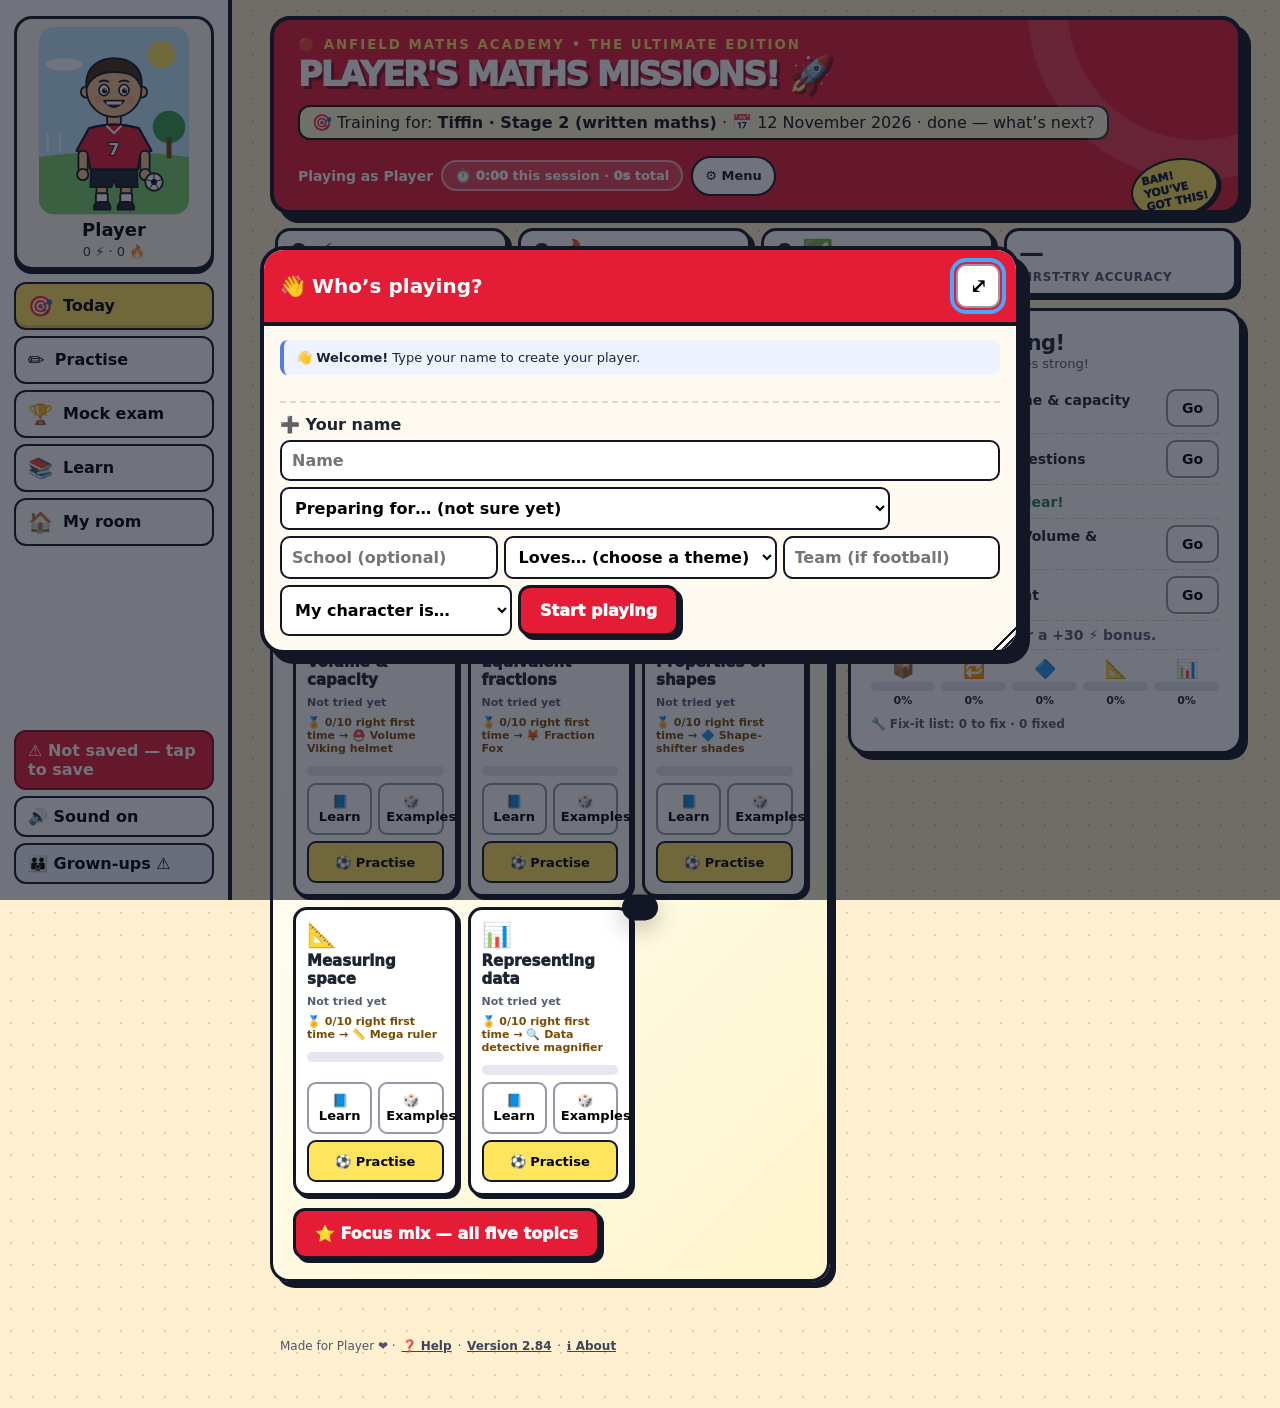
==== commit 5f5bc238: "2.84: SATs reasoning papers, Years 3-5 practice, Year 4 tables check - Five SATs-level reasoning top" ====
--- a/index.html
+++ b/index.html
@@ -51,7 +51,7 @@
 <script src="js/data/topics.js"></script>
 <script src="js/data/questions-core.js"></script>
 <script src="js/data/questions-focus.js"></script>
-<script src="js/data/questions-extra.js"></script><script src="js/data/questions-agent.js"></script><script src="js/data/questions-exams.js"></script><script src="js/data/questions-sats.js"></script><script src="js/data/difficulty.js"></script>
+<script src="js/data/questions-extra.js"></script><script src="js/data/questions-agent.js"></script><script src="js/data/questions-exams.js"></script><script src="js/data/questions-sats.js"></script><script src="js/data/questions-ks2.js"></script><script src="js/data/difficulty.js"></script>
 <script src="js/data/lessons.js"></script>
 <script src="js/data/explainers.js"></script>
 <script src="js/data/marking.js"></script>
@@ -59,7 +59,7 @@
 <script src="js/data/shop-extra.js"></script><script src="js/data/shop-themes.js"></script>
 <script src="js/data/learning.js"></script>
 <script src="js/data/learning-more.js"></script>
-<script src="js/data/learning-sats.js"></script>
+<script src="js/data/learning-sats.js"></script><script src="js/data/learning-ks2.js"></script>
 <script src="js/data/metrics.js"></script>
 <script src="js/data/help.js"></script>
 <script src="js/data/arcade-rules.js"></script><script src="js/data/exam-dates.js"></script><script src="js/data/exams.js"></script>
--- a/css/app.css
+++ b/css/app.css
@@ -544,3 +544,5 @@
  .plan-edit td{border:0;padding:0}.plan-edit td:last-child{text-align:right}
  .plan-edit select,.plan-edit input{width:100%;max-width:100%;box-sizing:border-box;margin:0;font-size:16px;padding:6px}}
 @media(max-width:560px){.plan-edit tr{grid-template-columns:1fr}}
+/* 2.84: seconds left per question (tables check) and the SATs paper picker */
+.perq{font-weight:900;font-size:18px;margin:0 0 10px;color:#3b4256}.perq.urgent{color:#e51c35}.paper-pick{margin:10px 0 0;align-items:center}
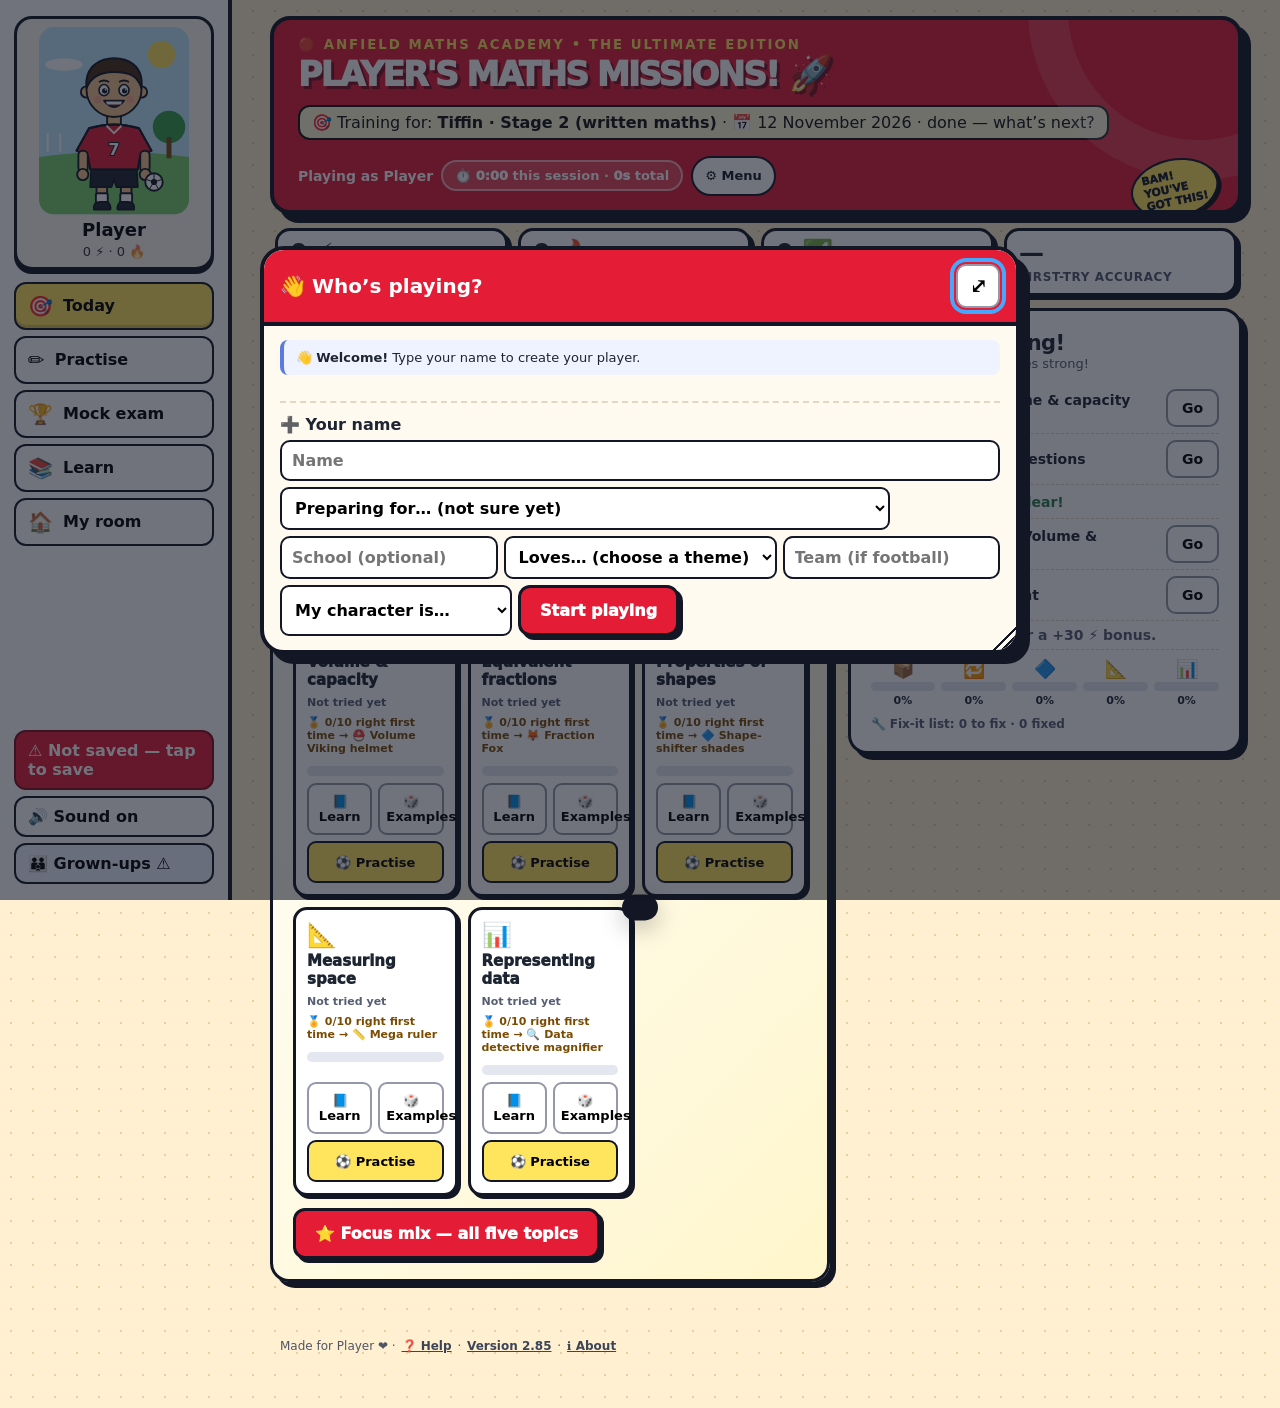
==== commit e960da02: "2.85: KS1 (Years 1-2) and KS3 (Years 7-9) - KS1: picture questions (clocks, coins, number lines, ten" ====
--- a/index.html
+++ b/index.html
@@ -51,7 +51,7 @@
 <script src="js/data/topics.js"></script>
 <script src="js/data/questions-core.js"></script>
 <script src="js/data/questions-focus.js"></script>
-<script src="js/data/questions-extra.js"></script><script src="js/data/questions-agent.js"></script><script src="js/data/questions-exams.js"></script><script src="js/data/questions-sats.js"></script><script src="js/data/questions-ks2.js"></script><script src="js/data/difficulty.js"></script>
+<script src="js/data/questions-extra.js"></script><script src="js/data/questions-agent.js"></script><script src="js/data/questions-exams.js"></script><script src="js/data/questions-sats.js"></script><script src="js/data/questions-ks2.js"></script><script src="js/data/questions-ks1.js"></script><script src="js/data/questions-ks3.js"></script><script src="js/data/difficulty.js"></script>
 <script src="js/data/lessons.js"></script>
 <script src="js/data/explainers.js"></script>
 <script src="js/data/marking.js"></script>
@@ -59,12 +59,12 @@
 <script src="js/data/shop-extra.js"></script><script src="js/data/shop-themes.js"></script>
 <script src="js/data/learning.js"></script>
 <script src="js/data/learning-more.js"></script>
-<script src="js/data/learning-sats.js"></script><script src="js/data/learning-ks2.js"></script>
+<script src="js/data/learning-sats.js"></script><script src="js/data/learning-ks2.js"></script><script src="js/data/learning-ks1-ks3.js"></script>
 <script src="js/data/metrics.js"></script>
 <script src="js/data/help.js"></script>
 <script src="js/data/arcade-rules.js"></script><script src="js/data/exam-dates.js"></script><script src="js/data/exams.js"></script>
 <!-- Presentation, storage and app -->
-<script src="js/render/render.js"></script>
+<script src="js/render/render.js"></script><script src="js/render/figures-ks1.js"></script>
 <script src="js/render/avatar.js"></script>
 <script src="js/render/avatar-extra.js"></script>
 <script src="js/storage.js"></script>
--- a/css/app.css
+++ b/css/app.css
@@ -546,3 +546,4 @@
 @media(max-width:560px){.plan-edit tr{grid-template-columns:1fr}}
 /* 2.84: seconds left per question (tables check) and the SATs paper picker */
 .perq{font-weight:900;font-size:18px;margin:0 0 10px;color:#3b4256}.perq.urgent{color:#e51c35}.paper-pick{margin:10px 0 0;align-items:center}
+.mcq-opt.wrong-pick{opacity:.45;text-decoration:line-through}
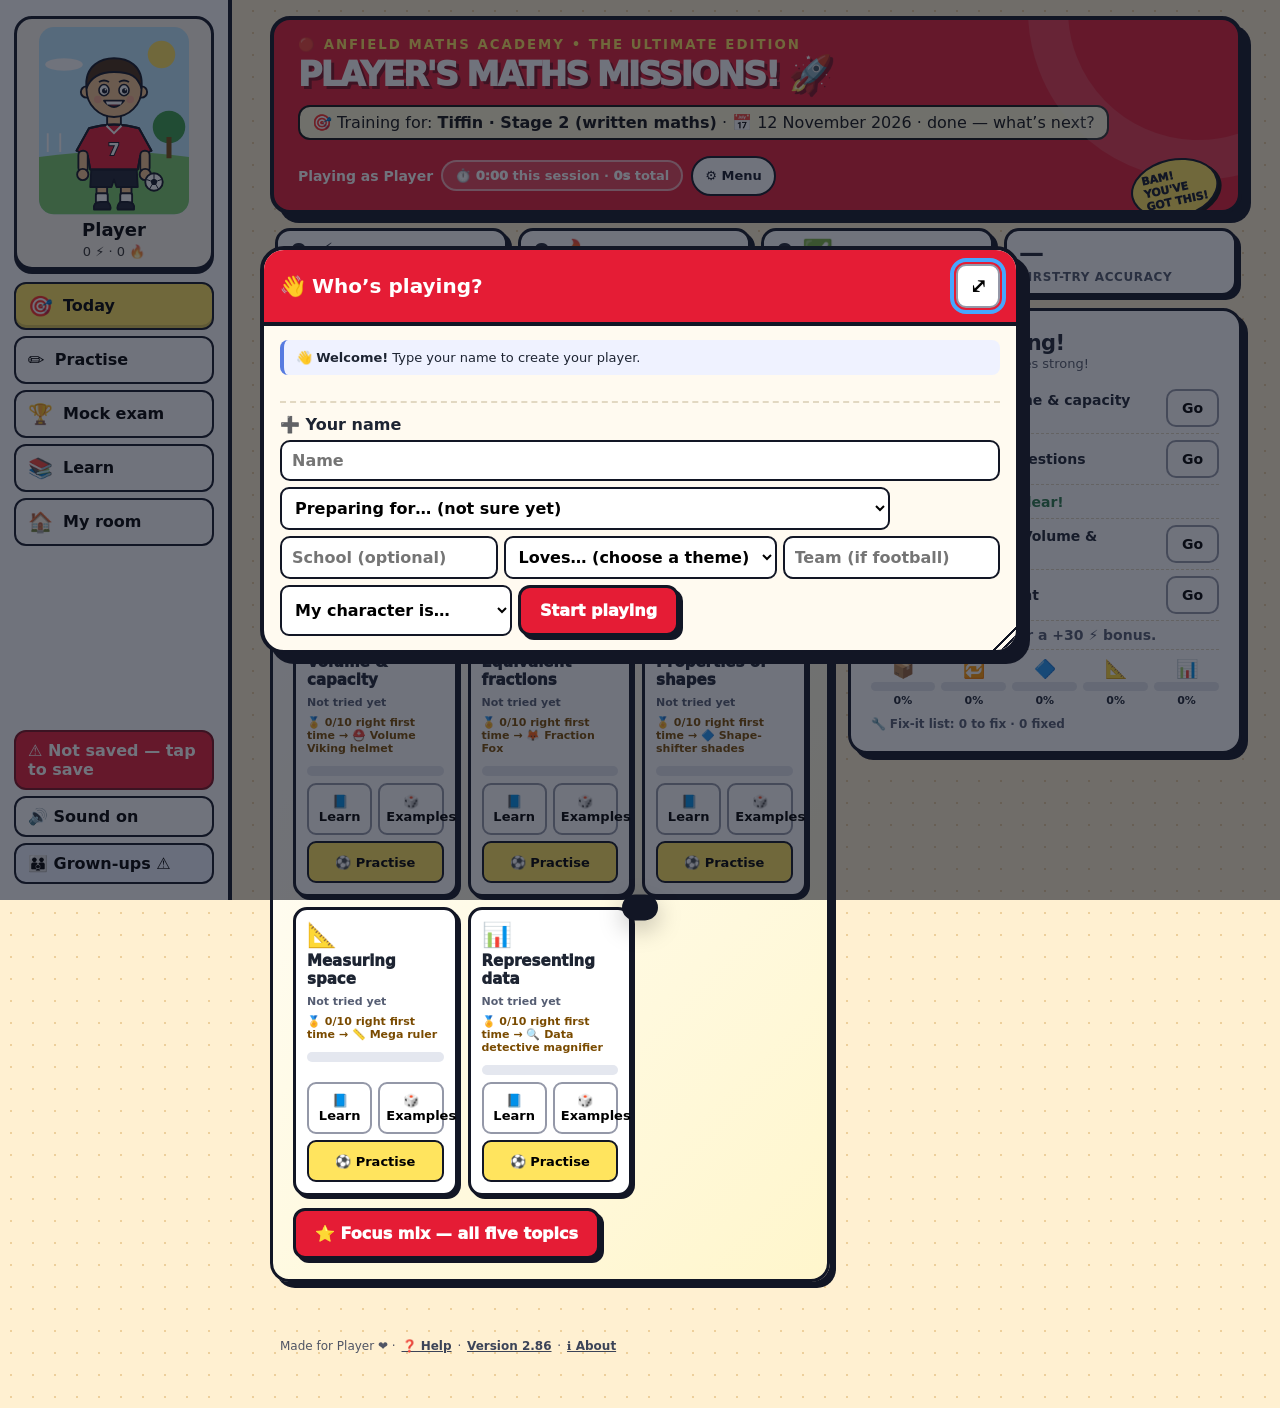
==== commit e31220ae: "2.86: GCSE groundwork - maths display, algebra answers, graphs, tiers, board papers - KaTeX 0.16.11 " ====
--- a/index.html
+++ b/index.html
@@ -51,20 +51,20 @@
 <script src="js/data/topics.js"></script>
 <script src="js/data/questions-core.js"></script>
 <script src="js/data/questions-focus.js"></script>
-<script src="js/data/questions-extra.js"></script><script src="js/data/questions-agent.js"></script><script src="js/data/questions-exams.js"></script><script src="js/data/questions-sats.js"></script><script src="js/data/questions-ks2.js"></script><script src="js/data/questions-ks1.js"></script><script src="js/data/questions-ks3.js"></script><script src="js/data/difficulty.js"></script>
+<script src="js/data/questions-extra.js"></script><script src="js/data/questions-agent.js"></script><script src="js/data/questions-exams.js"></script><script src="js/data/questions-sats.js"></script><script src="js/data/questions-ks2.js"></script><script src="js/data/questions-ks1.js"></script><script src="js/data/questions-ks3.js"></script><script src="js/data/questions-gcse.js"></script><script src="js/data/difficulty.js"></script>
 <script src="js/data/lessons.js"></script>
 <script src="js/data/explainers.js"></script>
-<script src="js/data/marking.js"></script>
+<script src="js/data/marking.js"></script><script src="js/data/algebra.js"></script>
 <script src="js/data/shop.js"></script>
 <script src="js/data/shop-extra.js"></script><script src="js/data/shop-themes.js"></script>
 <script src="js/data/learning.js"></script>
 <script src="js/data/learning-more.js"></script>
-<script src="js/data/learning-sats.js"></script><script src="js/data/learning-ks2.js"></script><script src="js/data/learning-ks1-ks3.js"></script>
+<script src="js/data/learning-sats.js"></script><script src="js/data/learning-ks2.js"></script><script src="js/data/learning-ks1-ks3.js"></script><script src="js/data/learning-gcse.js"></script>
 <script src="js/data/metrics.js"></script>
 <script src="js/data/help.js"></script>
 <script src="js/data/arcade-rules.js"></script><script src="js/data/exam-dates.js"></script><script src="js/data/exams.js"></script>
 <!-- Presentation, storage and app -->
-<script src="js/render/render.js"></script><script src="js/render/figures-ks1.js"></script>
+<script src="js/render/render.js"></script><script src="js/render/figures-ks1.js"></script><script src="js/render/maths.js"></script>
 <script src="js/render/avatar.js"></script>
 <script src="js/render/avatar-extra.js"></script>
 <script src="js/storage.js"></script>
@@ -91,6 +91,6 @@
 <script src="js/update.js"></script>
 <script src="js/tips.js"></script>
 <script src="js/windows.js"></script>
-<script src="js/app.js"></script><script src="js/hub.js"></script><script src="js/themes.js"></script><script src="js/student.js"></script><script src="js/protect.js"></script><script src="js/stages.js"></script>
+<script src="js/app.js"></script><script src="js/hub.js"></script><script src="js/themes.js"></script><script src="js/student.js"></script><script src="js/protect.js"></script><script src="js/stages.js"></script><script src="js/gcse.js"></script>
 </body>
 </html>
--- a/css/app.css
+++ b/css/app.css
@@ -547,3 +547,7 @@
 /* 2.84: seconds left per question (tables check) and the SATs paper picker */
 .perq{font-weight:900;font-size:18px;margin:0 0 10px;color:#3b4256}.perq.urgent{color:#e51c35}.paper-pick{margin:10px 0 0;align-items:center}
 .mcq-opt.wrong-pick{opacity:.45;text-decoration:line-through}
+/* 2.86: maths display and the formula sheet */
+.tex-plain{font-family:'Cambria Math','STIX Two Math','DejaVu Serif',serif;white-space:nowrap}.katex{font-size:1.08em}
+.formula-sheet{max-width:min(640px,94vw);border:3px solid var(--dark);border-radius:18px;padding:0}.formula-sheet::backdrop{background:#0008}
+.fs-in{padding:18px 20px;max-height:86vh;overflow:auto}.fs-t{width:100%;border-collapse:collapse}.fs-t th{text-align:left;font-size:13px;padding:8px 10px 8px 0;vertical-align:top;width:34%}.fs-t td{padding:8px 0;border-bottom:1px solid #e3e5ec;overflow-x:auto;max-width:0}
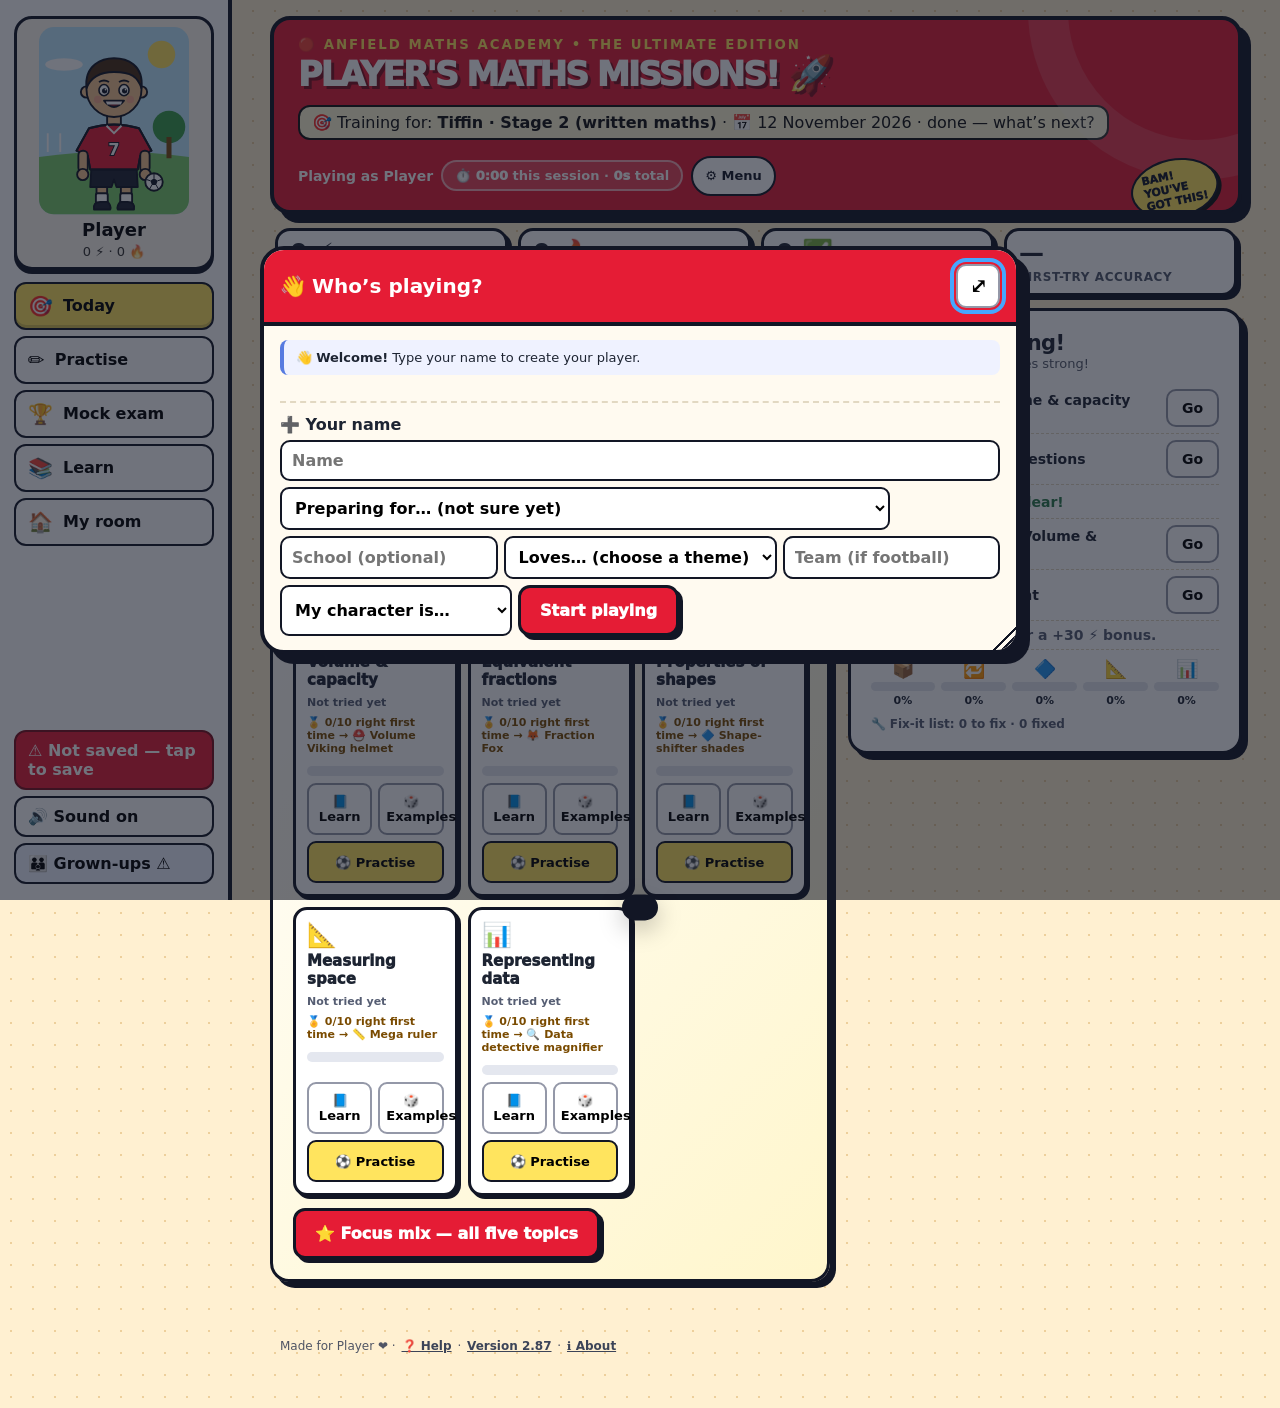
==== commit c85b7a25: "2.87: the senior look for GCSE and A level - Night study, light theme, Customise - Night study look " ====
--- a/index.html
+++ b/index.html
@@ -5,6 +5,7 @@
 <title>Apollo’s Maths Missions — Ultimate Edition</title>
 <link rel="manifest" href="manifest.webmanifest"><link rel="icon" href="icons/icon-192.png" type="image/png"><link rel="apple-touch-icon" href="icons/apple-touch-icon.png"><meta name="apple-mobile-web-app-capable" content="yes"><meta name="mobile-web-app-capable" content="yes"><meta name="apple-mobile-web-app-title" content="Maths Missions"><meta name="apple-mobile-web-app-status-bar-style" content="black-translucent">
 <link rel="stylesheet" href="css/app.css">
+<link rel="stylesheet" href="css/senior.css">
 <script src="config.js"></script>
 </head>
 <body><main class="shell">
@@ -60,13 +61,13 @@
 <script src="js/data/learning.js"></script>
 <script src="js/data/learning-more.js"></script>
 <script src="js/data/learning-sats.js"></script><script src="js/data/learning-ks2.js"></script><script src="js/data/learning-ks1-ks3.js"></script><script src="js/data/learning-gcse.js"></script>
-<script src="js/data/metrics.js"></script>
+<script src="js/data/metrics.js"></script><script src="js/data/senior-shop.js"></script>
 <script src="js/data/help.js"></script>
 <script src="js/data/arcade-rules.js"></script><script src="js/data/exam-dates.js"></script><script src="js/data/exams.js"></script>
 <!-- Presentation, storage and app -->
 <script src="js/render/render.js"></script><script src="js/render/figures-ks1.js"></script><script src="js/render/maths.js"></script>
 <script src="js/render/avatar.js"></script>
-<script src="js/render/avatar-extra.js"></script>
+<script src="js/render/avatar-extra.js"></script><script src="js/render/avatar-senior.js"></script>
 <script src="js/storage.js"></script>
 <script src="js/learn.js"></script>
 <script src="js/help.js"></script>
@@ -91,6 +92,6 @@
 <script src="js/update.js"></script>
 <script src="js/tips.js"></script>
 <script src="js/windows.js"></script>
-<script src="js/app.js"></script><script src="js/hub.js"></script><script src="js/themes.js"></script><script src="js/student.js"></script><script src="js/protect.js"></script><script src="js/stages.js"></script><script src="js/gcse.js"></script>
+<script src="js/app.js"></script><script src="js/hub.js"></script><script src="js/themes.js"></script><script src="js/student.js"></script><script src="js/protect.js"></script><script src="js/stages.js"></script><script src="js/gcse.js"></script><script src="js/senior.js"></script>
 </body>
 </html>
--- a/css/senior.css
+++ b/css/senior.css
@@ -0,0 +1,121 @@
+/* SENIOR LOOK (2.87) — "Night study", with a light theme. Only applies when body has .look-senior (js/senior.js).
+   Younger children never get these styles. Accent colour comes from the hobby: --sn-acc. */
+.sn-only,.sn-only-inline{display:none}
+body.look-senior .sn-only-inline{display:inline}
+body.look-senior #sPts{display:none}
+body.look-senior .sn-only{display:block}
+body.look-senior{--sn-ink:#f1efe9;--sn-mute:#a7a9c4;--sn-card:#191d38e8;--sn-card2:#141832;--sn-line:#2c3157;--sn-chip:#232849;--sn-good:#173b2d;--sn-goodl:#2f7a55;--sn-try:#3b2f17;--sn-tryl:#8a6a24;--sn-shadow:0 10px 30px #0006;
+ --red:var(--sn-acc,#ffb547);--yellow:var(--sn-acc,#ffb547);--blue:var(--sn-acc,#ffb547);--dark:var(--sn-line);--ink:var(--sn-ink);--paper:var(--sn-card);--line:var(--sn-line);--muted:var(--sn-mute);
+ background:#0c0f22!important;background-image:none!important;color:var(--sn-ink);font-family:Inter,system-ui,-apple-system,"Segoe UI",Roboto,Arial,sans-serif;-webkit-font-smoothing:antialiased}
+body.look-senior.sn-light{--sn-ink:#1c1f36;--sn-mute:#686a84;--sn-card:#fffdf9ee;--sn-card2:#fbf7f0;--sn-line:#e7dfd1;--sn-chip:#f2ece1;--sn-good:#e3f6ea;--sn-goodl:#7cc59a;--sn-try:#fff3d9;--sn-tryl:#e6bf6a;--sn-shadow:0 10px 30px #6c5ce714;background:#f7f2ea!important}
+/* the scene behind everything */
+#snScene{display:none}
+body.look-senior #snScene{display:block;position:fixed;inset:0;z-index:-1;overflow:hidden;background:linear-gradient(180deg,var(--sky1,#151a3a) 0,var(--sky2,#0c0f22) 75%)}
+body.look-senior.sn-light #snScene{background:linear-gradient(180deg,#fbf6ee 0,#efe8f6 100%)}
+#snScene .sn-glow{position:absolute;right:6%;top:8%;width:460px;height:340px;border-radius:50%;background:radial-gradient(closest-side,color-mix(in srgb,var(--glowc,#ffb547) 26%,transparent),transparent)}
+#snScene .sn-city{position:absolute;left:0;right:0;bottom:0;height:200px;opacity:.9;background:repeating-linear-gradient(90deg,#1d2246 0 38px,#171b3a 38px 70px,#20264f 70px 96px,#151935 96px 150px);
+ clip-path:polygon(0 60%,4% 60%,4% 30%,9% 30%,9% 52%,14% 52%,14% 18%,19% 18%,19% 46%,25% 46%,25% 34%,31% 34%,31% 58%,38% 58%,38% 24%,43% 24%,43% 44%,50% 44%,50% 12%,55% 12%,55% 50%,62% 50%,62% 30%,68% 30%,68% 56%,74% 56%,74% 22%,80% 22%,80% 40%,86% 40%,86% 16%,92% 16%,92% 48%,100% 48%,100% 100%,0 100%)}
+body.look-senior.sn-light #snScene .sn-city{background:repeating-linear-gradient(90deg,#ddd6ee 0 38px,#e6e0f3 38px 70px,#d6cfea 70px 96px,#e9e4f5 96px 150px)}
+@media (prefers-reduced-motion:no-preference){body.look-senior #snScene .sn-glow{animation:snglow 9s ease-in-out infinite alternate}}
+@keyframes snglow{from{transform:translateY(0);opacity:.85}to{transform:translateY(14px);opacity:1}}
+/* cards and panels */
+body.look-senior .panel,body.look-senior .stat{background:var(--sn-card)!important;border:1px solid var(--sn-line)!important;box-shadow:var(--sn-shadow)!important;border-radius:20px!important;color:var(--sn-ink);backdrop-filter:blur(8px)}
+body.look-senior .panel.spotlight{outline:none!important}
+body.look-senior .panel h2{font-weight:750;letter-spacing:-.3px}
+body.look-senior .section-note,body.look-senior .mini,body.look-senior .stat span,body.look-senior .micro{color:var(--sn-mute)!important}
+body.look-senior .stat strong{color:var(--sn-ink)}
+/* header: a greeting instead of the comic title */
+body.look-senior .hero{background:transparent!important;border:0!important;box-shadow:none!important;padding:6px 2px 4px!important;color:var(--sn-ink)!important;overflow:visible}
+body.look-senior .hero:before,body.look-senior .hero h1,body.look-senior #heroSub,body.look-senior .sticker,body.look-senior .rocket{display:none!important}
+body.look-senior .hero small{color:var(--sn-acc)!important;letter-spacing:1.5px;font-weight:800}
+body.look-senior .sn-hello{font-size:clamp(24px,3vw,32px);font-weight:800;letter-spacing:-.6px;margin:4px 0 10px}
+body.look-senior .exam-badge,body.look-senior .clockchip,body.look-senior .heroBtn{background:var(--sn-chip)!important;color:var(--sn-ink)!important;border:1px solid var(--sn-line)!important;box-shadow:none!important;border-radius:999px!important}
+body.look-senior .whoplays{color:var(--sn-mute)}
+/* side rail and bottom bar */
+body.look-senior .s-rail{background:var(--sn-card2)!important;border-right:1px solid var(--sn-line)!important;color:var(--sn-ink)}
+body.look-senior .s-rail button,body.look-senior .hub-nav button,body.look-senior .hub-bar button{background:transparent!important;color:var(--sn-ink)!important;border:1px solid transparent!important;box-shadow:none!important;border-radius:12px!important}
+body.look-senior .s-rail .s-nav button.active,body.look-senior .hub-bar button.active,body.look-senior [data-area-go].active{background:var(--sn-chip)!important;box-shadow:inset 3px 0 0 var(--sn-acc)!important}
+body.look-senior .s-rail .s-me{background:var(--sn-chip)!important;border:1px solid var(--sn-line)!important}
+body.look-senior .s-pts{color:var(--sn-mute)}
+body.look-senior .s-rail .s-save.warn{background:#7a1f2b!important;color:#fff!important}
+body.look-senior.sn-light .s-rail .s-save.warn{background:#ffe1e4!important;color:#8a1020!important}
+body.look-senior .s-av svg,body.look-senior .mission-avatar svg,body.look-senior .pc-avatar svg{border-radius:16px}
+body.look-senior .hub-nav{background:var(--sn-card2)!important;border:1px solid var(--sn-line)!important;box-shadow:var(--sn-shadow)!important}
+body.look-senior .hub-nav button{color:var(--sn-ink)!important}
+body.look-senior .s-sound-mini{background:var(--sn-chip)!important;color:var(--sn-ink)!important;border:1px solid var(--sn-line)!important;box-shadow:none!important}
+body.look-senior #snTheme{background:var(--sn-chip)!important;color:var(--sn-ink)!important;border:1px solid var(--sn-line)!important;border-radius:999px!important;padding:6px 12px;font-weight:700;font-size:13px}
+body.look-senior .s-foot #snTheme{border-radius:12px!important;width:100%;text-align:left;padding:10px 12px}
+/* buttons, chips, topics, tags */
+body.look-senior .primary,body.look-senior #check{background:var(--sn-acc)!important;color:#14121c!important;border:0!important;box-shadow:none!important;border-radius:14px!important;font-weight:800}
+body.look-senior .secondary{background:var(--sn-chip)!important;color:var(--sn-ink)!important;border:1px solid var(--sn-line)!important;box-shadow:none!important;border-radius:12px!important}
+body.look-senior .ghost,body.look-senior .chip,body.look-senior .linkbtn{background:transparent!important;color:var(--sn-ink)!important;border:1px solid var(--sn-line)!important;box-shadow:none!important;border-radius:12px!important}
+body.look-senior .chip.active{background:var(--sn-acc)!important;color:#14121c!important;border-color:var(--sn-acc)!important}
+body.look-senior .topic{background:var(--sn-chip)!important;border:1px solid var(--sn-line)!important;color:var(--sn-ink)!important;box-shadow:none!important}
+body.look-senior .topic.active{background:var(--sn-card)!important;box-shadow:inset 3px 0 0 var(--sn-acc)!important}
+body.look-senior .topic .small{color:var(--sn-mute)!important}
+body.look-senior .tag,body.look-senior .tag.yellow{transform:none!important;background:var(--sn-chip)!important;color:var(--sn-ink)!important;border:1px solid var(--sn-line)!important;border-radius:9px!important;letter-spacing:.6px}
+body.look-senior #missionTag{color:var(--sn-acc)!important;border-color:var(--sn-acc)!important}
+/* the question */
+body.look-senior .question{color:var(--sn-ink)}
+body.look-senior .answer-input{background:var(--sn-chip)!important;border:1.5px solid var(--sn-line)!important;color:var(--sn-ink)!important;border-radius:14px!important}
+body.look-senior .answer-input::placeholder{color:var(--sn-mute)}
+body.look-senior .starthere{background:var(--sn-chip)!important;border:1px solid var(--sn-line)!important;box-shadow:none!important;color:var(--sn-mute)!important;font-weight:600}
+body.look-senior .feedback{border-radius:14px!important;border:1px solid var(--sn-line)!important;color:var(--sn-ink)!important;background:var(--sn-chip)!important}
+body.look-senior .feedback.good{background:var(--sn-good)!important;border-color:var(--sn-goodl)!important}
+body.look-senior .feedback.try{background:var(--sn-try)!important;border-color:var(--sn-tryl)!important}
+body.look-senior .hint{background:var(--sn-chip)!important;color:var(--sn-ink)!important;border-left-color:var(--sn-acc)!important}
+body.look-senior .solution{background:var(--sn-chip)!important;color:var(--sn-ink)!important;border-color:var(--sn-line)!important}
+body.look-senior .solution b{color:var(--sn-acc)!important}
+body.look-senior .coach{background:var(--sn-chip)!important;border:1px solid var(--sn-line)!important;color:var(--sn-ink)!important}
+body.look-senior .coach b{color:var(--sn-acc)!important}
+body.look-senior .comic,body.look-senior #nudge,body.look-senior #shopNews,body.look-senior .burst{display:none!important}
+body.look-senior .progressOuter{background:var(--sn-chip)!important;border:0!important}
+body.look-senior .progressInner{background:var(--sn-acc)!important}
+body.look-senior .fcard,body.look-senior .plancard li,body.look-senior .item{background:var(--sn-chip)!important;border:1px solid var(--sn-line)!important;box-shadow:none!important;color:var(--sn-ink)}
+body.look-senior .qfig,body.look-senior .figure{border-radius:14px}
+body.look-senior .figure{background:#fff;padding:8px}
+body.look-senior .mcq-opt{background:var(--sn-chip)!important;color:var(--sn-ink)!important;border:1px solid var(--sn-line)!important;box-shadow:none!important}
+body.look-senior .new{background:var(--sn-acc)!important;color:#14121c!important}
+body.look-senior .medal{background:var(--sn-chip)!important;color:var(--sn-ink)!important;border:1px solid var(--sn-line)!important}
+body.look-senior select{background:var(--sn-chip);color:var(--sn-ink);border-color:var(--sn-line)}
+body.look-senior .toast{background:var(--sn-card2)!important;color:var(--sn-ink)!important;border:1px solid var(--sn-line)!important}
+body.look-senior .footer{color:var(--sn-mute)}
+body.look-senior a{color:var(--sn-acc)}
+/* learning dialogs follow the theme */
+body.look-senior dialog.learn,body.look-senior dialog.formula-sheet{background:var(--sn-card2);color:var(--sn-ink);border:1px solid var(--sn-line)}
+body.look-senior .ln-check,body.look-senior .gate,body.look-senior .ln-done{background:var(--sn-chip)!important;color:var(--sn-ink)!important;border:1px solid var(--sn-line)!important}
+body.look-senior .ln-opt{background:var(--sn-card)!important;color:var(--sn-ink)!important;border:1px solid var(--sn-line)!important}
+body.look-senior .gbar{background:var(--sn-line)!important}
+body.look-senior .eg{background:var(--sn-chip)!important;border-color:var(--sn-line)!important;color:var(--sn-ink)!important}
+/* 🎨 Customise */
+.sn-shop{width:min(1180px,96vw);max-height:92vh;padding:0;border:1px solid var(--sn-line,#2c3157);border-radius:22px;background:var(--sn-card2,#141832);color:var(--sn-ink,#f1efe9);overflow:hidden}
+.sn-shop::backdrop{background:#05060ecc}
+.sn-wrap{display:flex;flex-direction:column;max-height:92vh}
+.sn-head{display:flex;gap:10px;align-items:center;flex-wrap:wrap;padding:16px 18px;border-bottom:1px solid var(--sn-line)}
+.sn-head h2{margin:0 auto 0 0;font-size:24px}
+.sn-chip{background:var(--sn-chip);border:1px solid var(--sn-line);border-radius:999px;padding:7px 12px;font-size:13px;font-weight:700;color:var(--sn-ink)}
+.sn-chip b,.sn-acc{color:var(--sn-acc)}
+.sn-x{background:transparent;border:1px solid var(--sn-line);color:var(--sn-ink);border-radius:10px;padding:6px 10px;font-size:16px}
+.sn-cols{display:grid;grid-template-columns:330px 1fr;gap:18px;padding:16px 18px;overflow:auto}
+.sn-me .sn-avbox svg{width:100%;max-width:240px;display:block;margin:0 auto}
+.sn-deskbox svg{width:100%;display:block;border-radius:14px;margin-top:10px}
+.sn-earn{margin-top:12px;background:var(--sn-chip);border:1px solid var(--sn-line);border-radius:14px;padding:12px 14px;font-size:13px}
+.sn-earn div{display:flex;justify-content:space-between;padding:5px 0;border-bottom:1px solid var(--sn-line)}.sn-earn span{color:var(--sn-mute)}
+.sn-mute{color:var(--sn-mute);font-size:13px}.center{text-align:center}
+.sn-tabs{display:flex;gap:8px;flex-wrap:wrap;margin-bottom:14px}
+.sn-tabs button{white-space:nowrap;padding:8px 14px;border-radius:999px;border:1px solid var(--sn-line);background:var(--sn-chip);color:var(--sn-ink);font-weight:700;font-size:13px}
+.sn-tabs button.on{background:var(--sn-acc);border-color:var(--sn-acc);color:#14121c}
+.sn-items{display:grid;grid-template-columns:repeat(auto-fill,minmax(170px,1fr));gap:12px}
+.sn-item{background:var(--sn-card);border:1px solid var(--sn-line);border-radius:16px;padding:12px;cursor:pointer;display:flex;flex-direction:column;gap:3px}
+.sn-item .ico{font-size:32px;height:44px}.sn-item b{font-size:14px}.sn-item small{color:var(--sn-mute);font-size:11px;font-weight:600}
+.sn-item.on{outline:2px solid var(--sn-acc)}.sn-item.lock{opacity:.6}
+.sn-btn{margin-top:8px;align-self:flex-start;border:1px solid var(--sn-line);background:var(--sn-chip);color:var(--sn-ink);border-radius:10px;padding:6px 10px;font-weight:800;font-size:12px}
+.sn-btn.on,.sn-btn.buy{background:var(--sn-acc);border-color:var(--sn-acc);color:#14121c}
+.sn-pr{margin-top:8px;font-size:12px;font-weight:700;color:var(--sn-mute)}.sn-pr.earn{color:var(--sn-acc)}
+.sn-hobbies{display:grid;grid-template-columns:repeat(auto-fill,minmax(190px,1fr));gap:10px}
+.sn-hob{display:flex;gap:10px;align-items:center;text-align:left;padding:12px;border-radius:14px;border:1px solid var(--sn-line);background:var(--sn-card);color:var(--sn-ink);font-weight:700}
+.sn-hob span{font-size:24px}.sn-hob.on{outline:2px solid var(--h);box-shadow:inset 4px 0 0 var(--h)}
+.sn-look p{margin:0 0 14px}.sn-look .chip{margin:3px 4px 0 0}
+.sn-shop .swatch{width:30px;height:30px;border-radius:50%;border:2px solid var(--sn-line);margin:4px 4px 0 0}.sn-shop .swatch.on{outline:3px solid var(--sn-acc)}
+.sn-shop .chip{background:var(--sn-chip);color:var(--sn-ink);border:1px solid var(--sn-line);border-radius:999px;padding:6px 11px;font-weight:700;font-size:12px}.sn-shop .chip.active{background:var(--sn-acc);color:#14121c}
+@media (max-width:760px){.sn-cols{grid-template-columns:minmax(0,1fr)}.sn-main,.sn-me{min-width:0}.sn-me{display:grid;grid-template-columns:120px minmax(0,1fr);gap:10px;align-items:start}.sn-me .sn-avbox{grid-row:span 2}.sn-me .sn-earn{display:none}.sn-me p{margin:0}.sn-me .sn-avbox svg{max-width:160px}.sn-tabs{flex-wrap:nowrap;overflow-x:auto;padding-bottom:4px}.sn-items{grid-template-columns:repeat(2,1fr)}}
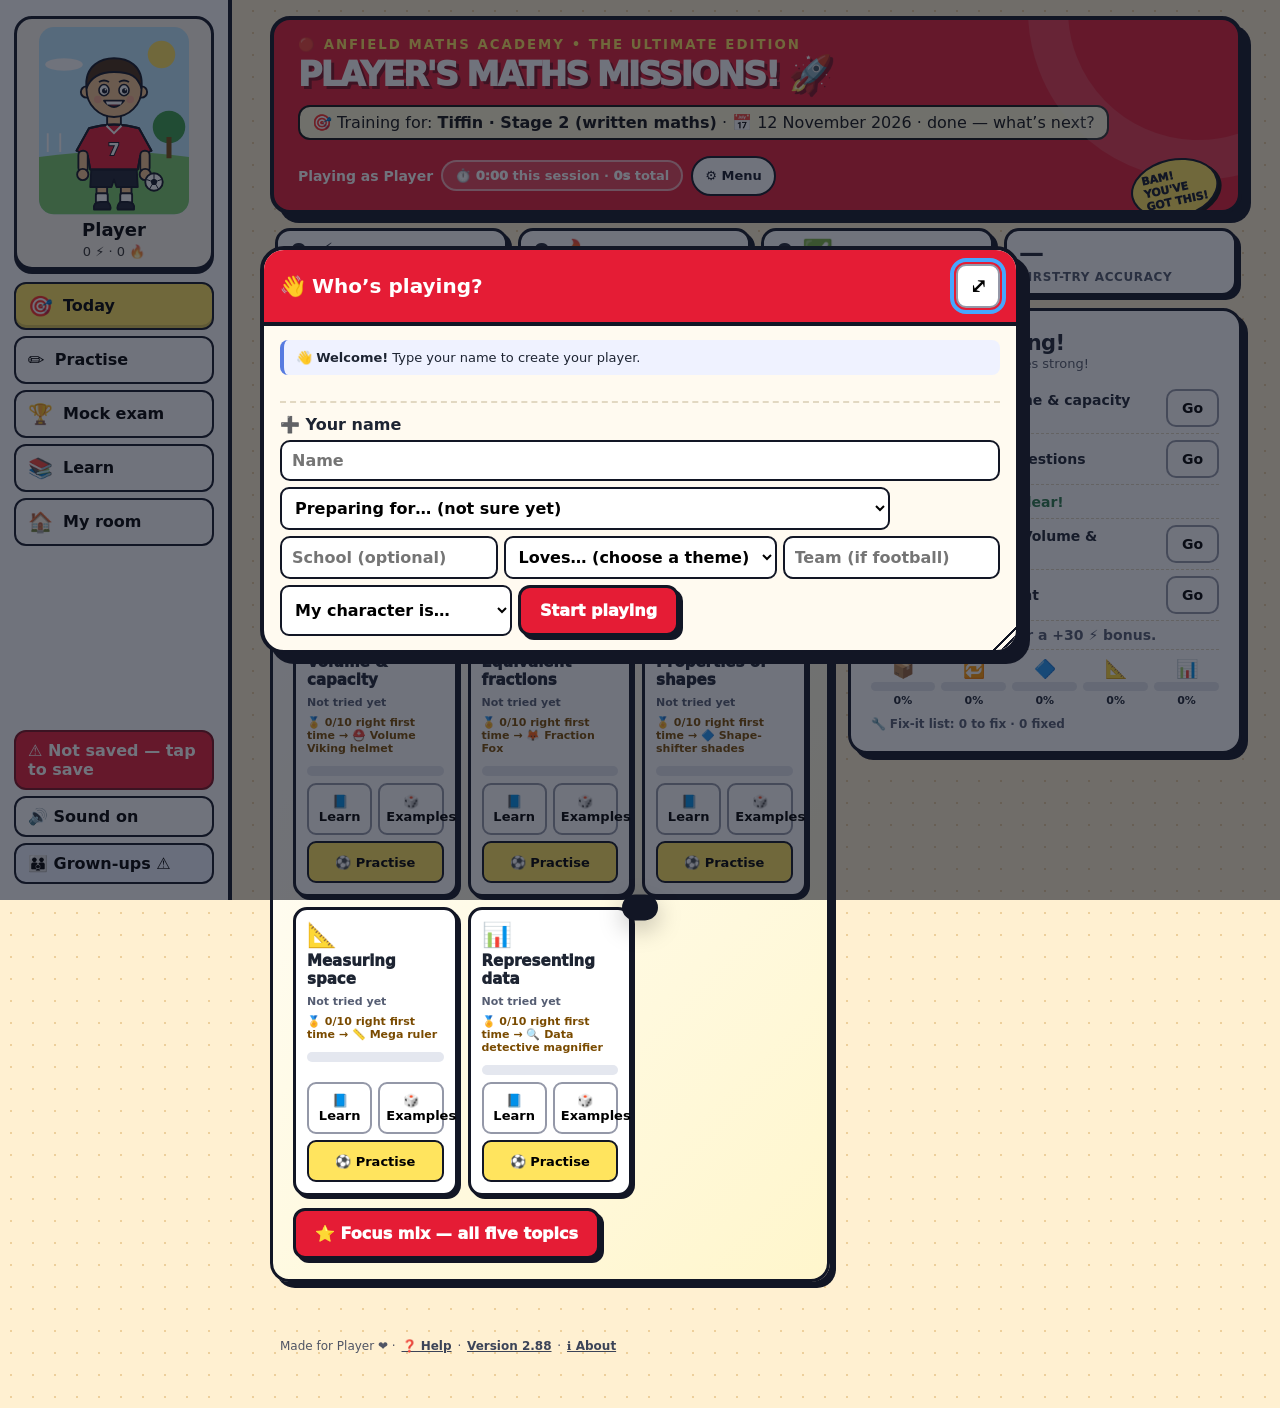
==== commit de52ec0a: "2.88: GCSE Foundation content and estimated grade - 99 new GCSE question types (123 in all) across n" ====
--- a/index.html
+++ b/index.html
@@ -52,7 +52,7 @@
 <script src="js/data/topics.js"></script>
 <script src="js/data/questions-core.js"></script>
 <script src="js/data/questions-focus.js"></script>
-<script src="js/data/questions-extra.js"></script><script src="js/data/questions-agent.js"></script><script src="js/data/questions-exams.js"></script><script src="js/data/questions-sats.js"></script><script src="js/data/questions-ks2.js"></script><script src="js/data/questions-ks1.js"></script><script src="js/data/questions-ks3.js"></script><script src="js/data/questions-gcse.js"></script><script src="js/data/difficulty.js"></script>
+<script src="js/data/questions-extra.js"></script><script src="js/data/questions-agent.js"></script><script src="js/data/questions-exams.js"></script><script src="js/data/questions-sats.js"></script><script src="js/data/questions-ks2.js"></script><script src="js/data/questions-ks1.js"></script><script src="js/data/questions-ks3.js"></script><script src="js/data/questions-gcse.js"></script><script src="js/data/questions-gcse-f1.js"></script><script src="js/data/questions-gcse-f2.js"></script><script src="js/data/difficulty.js"></script>
 <script src="js/data/lessons.js"></script>
 <script src="js/data/explainers.js"></script>
 <script src="js/data/marking.js"></script><script src="js/data/algebra.js"></script>
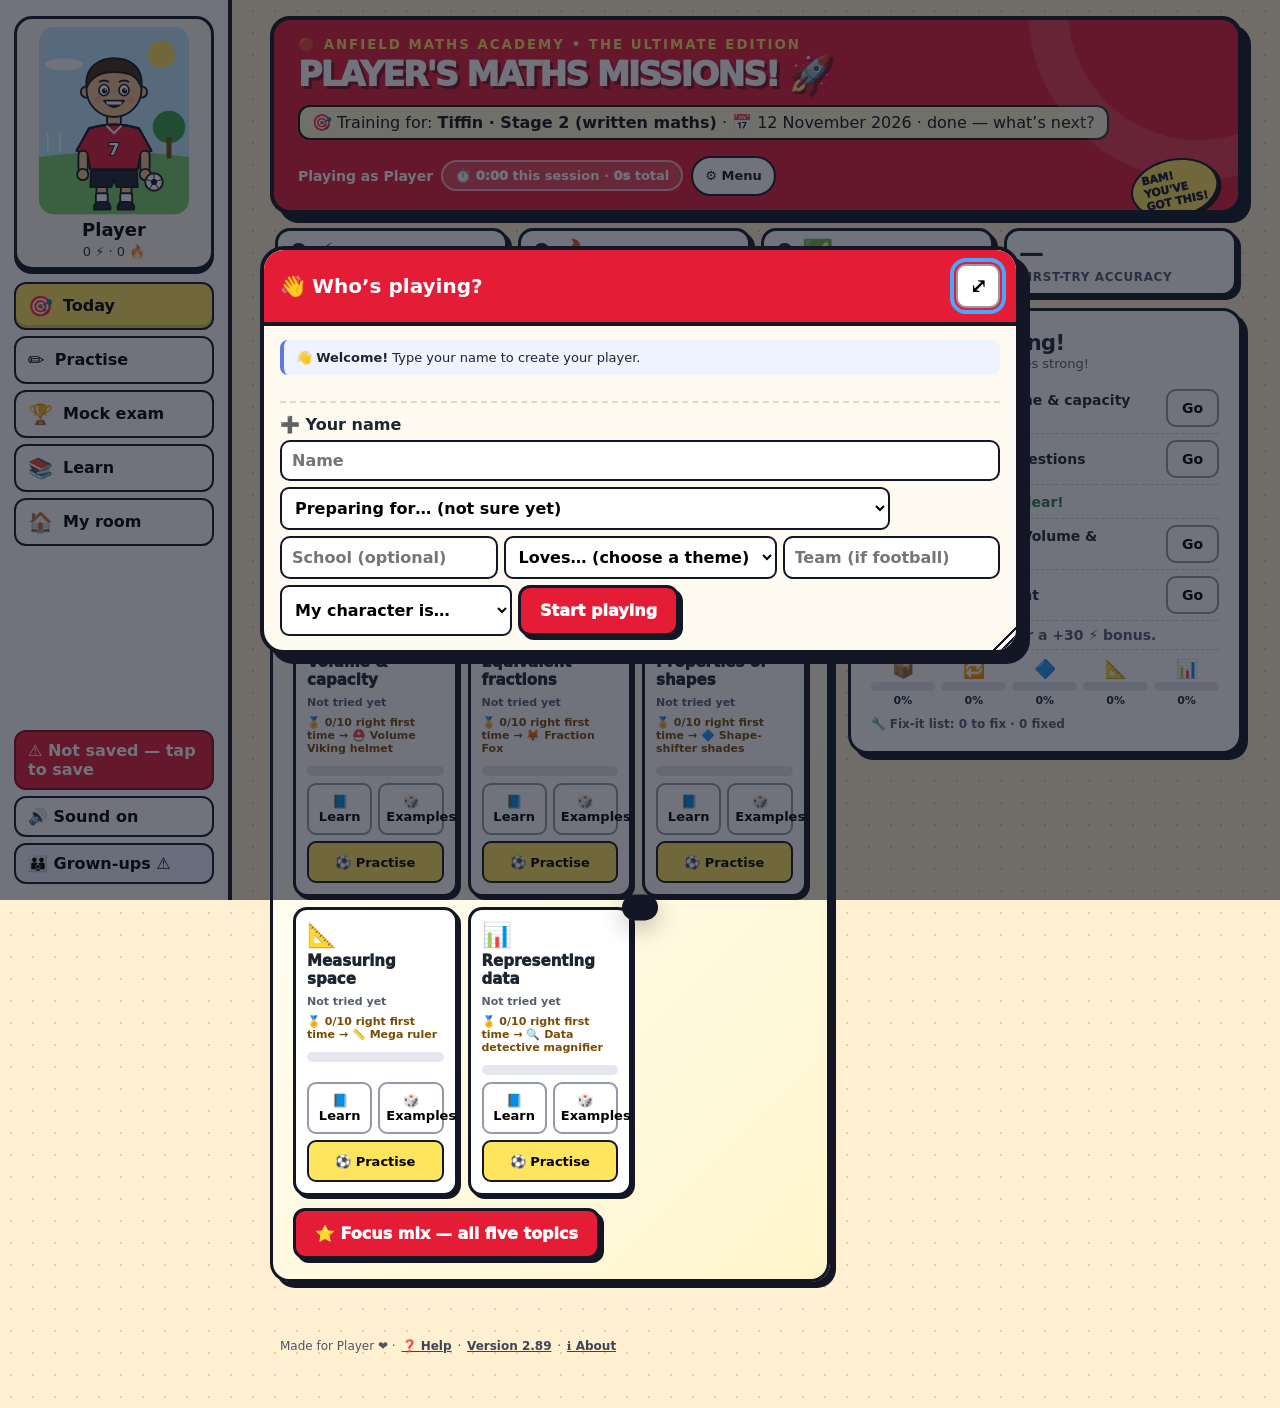
==== commit c91d4949: "2.89: GCSE complete - Higher content and every board - 63 new GCSE Higher question types (186 GCSE t" ====
--- a/index.html
+++ b/index.html
@@ -52,7 +52,7 @@
 <script src="js/data/topics.js"></script>
 <script src="js/data/questions-core.js"></script>
 <script src="js/data/questions-focus.js"></script>
-<script src="js/data/questions-extra.js"></script><script src="js/data/questions-agent.js"></script><script src="js/data/questions-exams.js"></script><script src="js/data/questions-sats.js"></script><script src="js/data/questions-ks2.js"></script><script src="js/data/questions-ks1.js"></script><script src="js/data/questions-ks3.js"></script><script src="js/data/questions-gcse.js"></script><script src="js/data/questions-gcse-f1.js"></script><script src="js/data/questions-gcse-f2.js"></script><script src="js/data/difficulty.js"></script>
+<script src="js/data/questions-extra.js"></script><script src="js/data/questions-agent.js"></script><script src="js/data/questions-exams.js"></script><script src="js/data/questions-sats.js"></script><script src="js/data/questions-ks2.js"></script><script src="js/data/questions-ks1.js"></script><script src="js/data/questions-ks3.js"></script><script src="js/data/questions-gcse.js"></script><script src="js/data/questions-gcse-f1.js"></script><script src="js/data/questions-gcse-f2.js"></script><script src="js/data/questions-gcse-h.js"></script><script src="js/data/difficulty.js"></script>
 <script src="js/data/lessons.js"></script>
 <script src="js/data/explainers.js"></script>
 <script src="js/data/marking.js"></script><script src="js/data/algebra.js"></script>
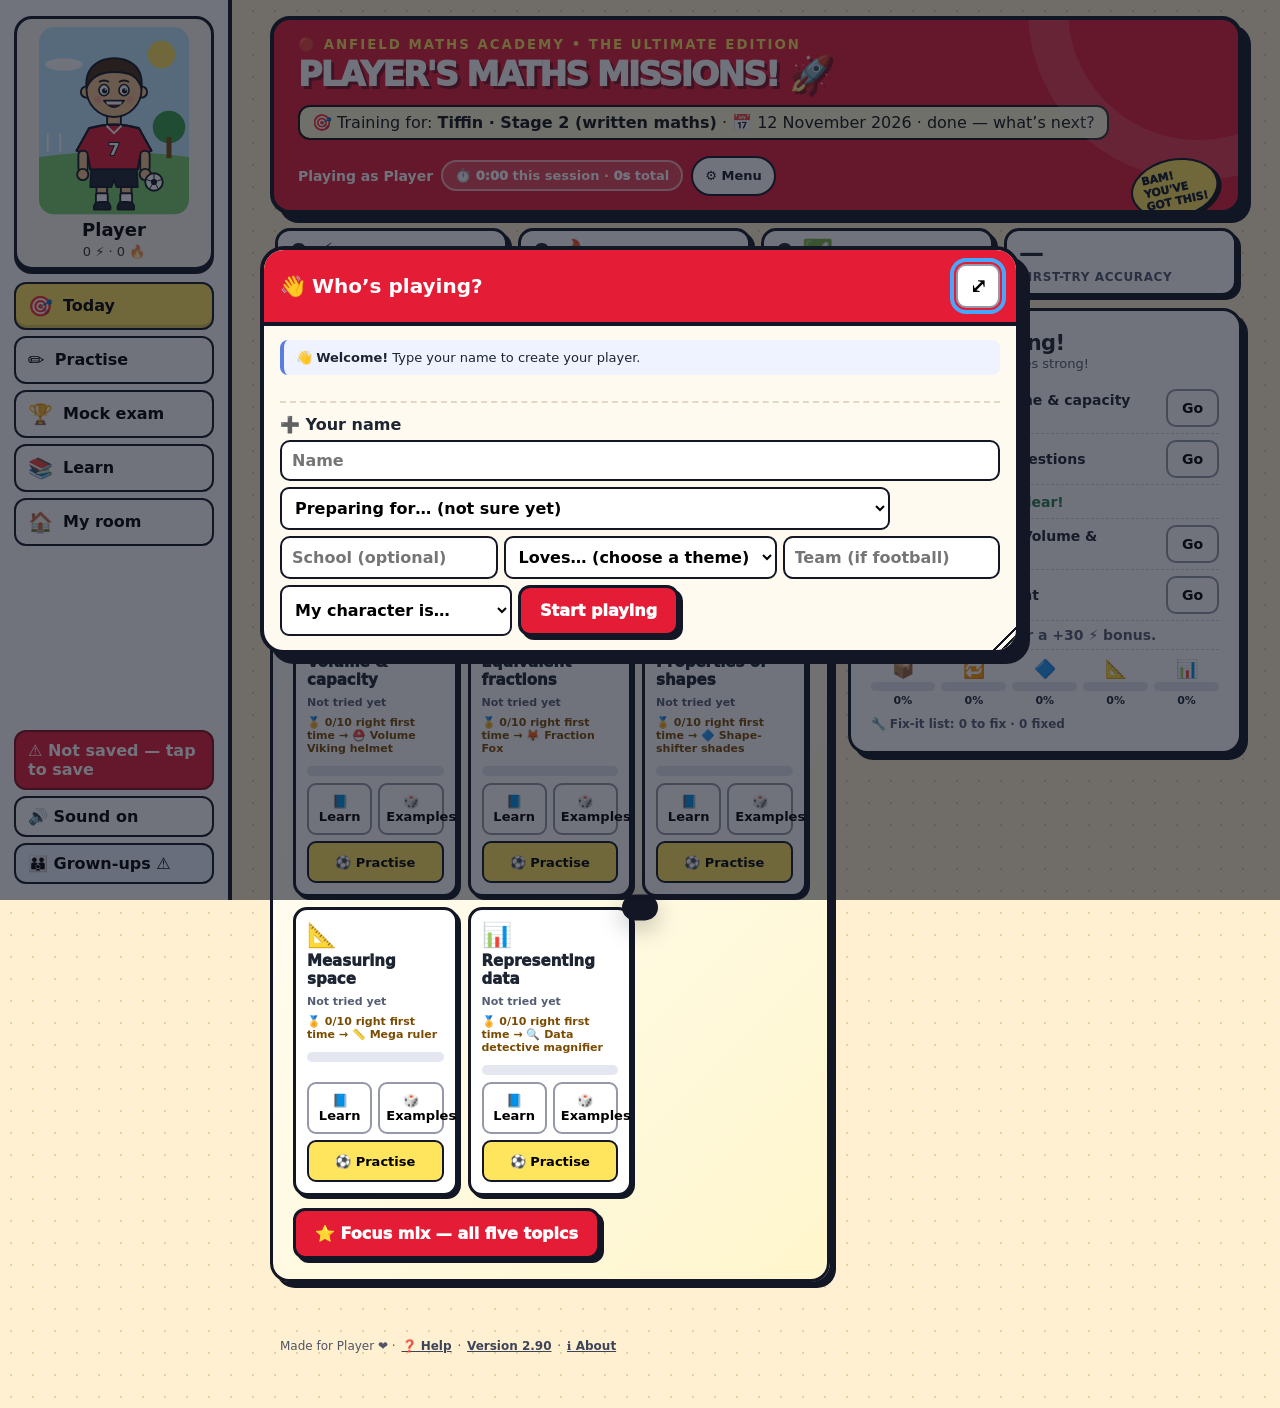
==== commit 4a81a4c4: "2.90: minus key on touch screens; new GCSE players start in Customise with hobbies Co-Authored-By: C" ====
--- a/index.html
+++ b/index.html
@@ -17,7 +17,7 @@
 <section class="panel"><h2>🧠 Coach's playbook</h2><div class="coach" id="coach"></div><div class="comic"><span class="head">💥 OI, <span class="pname up">Apollo</span>!</span><br>Being stuck is just your brain getting stronger. Ask for a clue, not the whole answer!</div></section>
 <section class="panel"><h2>👪 Parent dashboard</h2><p class="section-note">Time on the app, time in the Shop, every question and mistake, topic strengths, mocks and more — for <span class="pname">Apollo</span> and any other players.</p><button class="secondary" id="dashboardToggle" type="button">📊 Open parent dashboard</button><button class="ghost" id="export" style="margin-top:10px" type="button">⬇️ Export every question (CSV)</button><div id="dashboard" class="hidden"></div></section><section class="panel hidden" id="leaderboard"><h2>🏆 Leaderboard</h2><div id="lbBody"></div></section><section class="panel"><h2>🏆 Your medals</h2><div id="medals" class="mini">Solve a mission to earn your first medal.</div><button class="reset" id="reset">Reset saved progress</button></section>
 </aside>
-<div><div class="toprow"><section class="panel playercard" id="playerCard" aria-label="My player"><div class="pc-avatar" id="pcAvatar"></div><div class="pc-info"><h2>🧍 My player</h2><div class="ptitle hidden" id="pcTitle"></div><div class="wallet"><span class="wallet-amt" id="walletAmt">0</span> ⚡ to spend</div><div class="goal" id="goalBox"></div><div class="pc-btns"><button class="primary" id="openShop" type="button">🛍️ Shop</button><button class="secondary" id="openLook" type="button">🎨 Change my look</button></div><p class="mini daily" id="dailyLine"></p><button class="shopnews" id="shopNews" type="button" aria-live="polite"></button></div></section><section class="panel plancard" id="planCard" aria-label="Today’s plan"><h2>📅 <span id="countdown"></span></h2><p class="section-note" id="planMsg"></p><ul class="tasks" id="planTasks"></ul><div class="readiness" id="readiness" aria-label="Focus topic readiness"></div><p class="mini fixline" id="fixLine"></p></section></div><section class="panel" id="mission"><div class="mission-head"><span class="tag" id="missionTag">NEXT QUESTION</span><span class="tag yellow" id="tierTag">MATCH DAY ⚽</span><button class="ghost mobile-only" id="jumpTopics" type="button">🗂️ Topics</button><div class="mission-avatar" id="missionAvatar" title="My player — tap to change your look"></div></div><div class="micro"><span id="roundText">Match 1 of 10</span><span id="topicText">Number detectives</span></div><div class="progressOuter"><div class="progressInner" id="progress"></div></div><div class="starthere" id="startHere" aria-hidden="true">👉 <b>Start here!</b> Read the question, type your answer in the box and press <b>SHOOT!</b> ⚽</div><div class="qwrap"><button class="say-btn" data-say="question" type="button" aria-label="Read the question aloud" title="Read aloud">🔊</button><div class="question" id="question"></div></div><div id="figure" class="figure hidden"></div><div id="methodTag" class="mini" style="font-weight:850;margin-top:-12px;margin-bottom:16px"></div><div class="answer-row"><label for="answer" class="hidden">Your answer</label><input class="answer-input" id="answer" type="text" inputmode="decimal" autocomplete="off" placeholder="Your answer..."><span class="unit" id="unit"></span><button class="primary" id="check">SHOOT! ⚽</button></div><div class="anspreview hidden" id="ansPreview" aria-live="polite"></div><div id="feedback" class="feedback hidden" aria-live="polite"></div><p class="nudge hidden" id="nudge"></p><div id="hints" aria-live="polite"></div><div id="scratch" class="scratch hidden"><div class="scratchbar"><b>✏️ Working out</b><button class="pen active" data-pen="#121625" type="button" aria-label="Black pen" style="background:#121625"></button><button class="pen" data-pen="#e51c35" type="button" aria-label="Red pen" style="background:#e51c35"></button><button class="pen" data-pen="#2457d6" type="button" aria-label="Blue pen" style="background:#2457d6"></button><button class="ghost" data-pen="eraser" type="button">🧽 Rubber</button><button class="ghost" data-clear type="button">🗑️ Clear</button><button class="ghost" data-closepad type="button">✕</button></div><canvas id="scratchCanvas" aria-label="Scratchpad for working out"></canvas></div><div id="explain" class="explain hidden" aria-live="polite"></div><div id="solution" class="solution hidden"></div><div class="actions"><button class="secondary" id="hint">💡 Give me a hint (0/3)</button><button class="ghost" id="scratchBtn" type="button" aria-expanded="false" aria-controls="scratch">✏️ Scratchpad</button><button class="ghost" id="explainBtn" type="button" aria-expanded="false" aria-controls="explain">🧒 Explain it simply</button><button class="ghost" id="showSolution">📖 Teach me the method</button><button class="ghost" id="next">➡️ Next Question</button></div><p class="mini">Every right answer earns ⚡ to spend in the Shop (Focus Zone topics earn a bonus). Hint 1 gives a nudge. Hint 2 suggests a plan. Hint 3 shows the first calculation. <b>Explain it simply</b> puts the question into everyday words without giving the answer away. The worked method explains every step.</p></section>
+<div><div class="toprow"><section class="panel playercard" id="playerCard" aria-label="My player"><div class="pc-avatar" id="pcAvatar"></div><div class="pc-info"><h2>🧍 My player</h2><div class="ptitle hidden" id="pcTitle"></div><div class="wallet"><span class="wallet-amt" id="walletAmt">0</span> ⚡ to spend</div><div class="goal" id="goalBox"></div><div class="pc-btns"><button class="primary" id="openShop" type="button">🛍️ Shop</button><button class="secondary" id="openLook" type="button">🎨 Change my look</button></div><p class="mini daily" id="dailyLine"></p><button class="shopnews" id="shopNews" type="button" aria-live="polite"></button></div></section><section class="panel plancard" id="planCard" aria-label="Today’s plan"><h2>📅 <span id="countdown"></span></h2><p class="section-note" id="planMsg"></p><ul class="tasks" id="planTasks"></ul><div class="readiness" id="readiness" aria-label="Focus topic readiness"></div><p class="mini fixline" id="fixLine"></p></section></div><section class="panel" id="mission"><div class="mission-head"><span class="tag" id="missionTag">NEXT QUESTION</span><span class="tag yellow" id="tierTag">MATCH DAY ⚽</span><button class="ghost mobile-only" id="jumpTopics" type="button">🗂️ Topics</button><div class="mission-avatar" id="missionAvatar" title="My player — tap to change your look"></div></div><div class="micro"><span id="roundText">Match 1 of 10</span><span id="topicText">Number detectives</span></div><div class="progressOuter"><div class="progressInner" id="progress"></div></div><div class="starthere" id="startHere" aria-hidden="true">👉 <b>Start here!</b> Read the question, type your answer in the box and press <b>SHOOT!</b> ⚽</div><div class="qwrap"><button class="say-btn" data-say="question" type="button" aria-label="Read the question aloud" title="Read aloud">🔊</button><div class="question" id="question"></div></div><div id="figure" class="figure hidden"></div><div id="methodTag" class="mini" style="font-weight:850;margin-top:-12px;margin-bottom:16px"></div><div class="answer-row"><label for="answer" class="hidden">Your answer</label><input class="answer-input" id="answer" type="text" inputmode="decimal" autocomplete="off" placeholder="Your answer..."><button class="minus-key" id="minusKey" type="button" aria-label="Type a minus sign" title="Minus sign">−</button><span class="unit" id="unit"></span><button class="primary" id="check">SHOOT! ⚽</button></div><div class="anspreview hidden" id="ansPreview" aria-live="polite"></div><div id="feedback" class="feedback hidden" aria-live="polite"></div><p class="nudge hidden" id="nudge"></p><div id="hints" aria-live="polite"></div><div id="scratch" class="scratch hidden"><div class="scratchbar"><b>✏️ Working out</b><button class="pen active" data-pen="#121625" type="button" aria-label="Black pen" style="background:#121625"></button><button class="pen" data-pen="#e51c35" type="button" aria-label="Red pen" style="background:#e51c35"></button><button class="pen" data-pen="#2457d6" type="button" aria-label="Blue pen" style="background:#2457d6"></button><button class="ghost" data-pen="eraser" type="button">🧽 Rubber</button><button class="ghost" data-clear type="button">🗑️ Clear</button><button class="ghost" data-closepad type="button">✕</button></div><canvas id="scratchCanvas" aria-label="Scratchpad for working out"></canvas></div><div id="explain" class="explain hidden" aria-live="polite"></div><div id="solution" class="solution hidden"></div><div class="actions"><button class="secondary" id="hint">💡 Give me a hint (0/3)</button><button class="ghost" id="scratchBtn" type="button" aria-expanded="false" aria-controls="scratch">✏️ Scratchpad</button><button class="ghost" id="explainBtn" type="button" aria-expanded="false" aria-controls="explain">🧒 Explain it simply</button><button class="ghost" id="showSolution">📖 Teach me the method</button><button class="ghost" id="next">➡️ Next Question</button></div><p class="mini">Every right answer earns ⚡ to spend in the Shop (Focus Zone topics earn a bonus). Hint 1 gives a nudge. Hint 2 suggests a plan. Hint 3 shows the first calculation. <b>Explain it simply</b> puts the question into everyday words without giving the answer away. The worked method explains every step.</p></section>
 <section class="panel"><h2>🎯 Match centre</h2><div class="micro"><span id="matchText">0 / 10 completed</span><span id="matchScore">0 points this match</span></div><div class="progressOuter"><div class="progressInner" id="matchProgress"></div></div><p class="section-note" style="margin-top:11px">Train a topic, test yourself in a sprint, or take a 40-question mock. The coach tracks your results across different maths skills.</p><div class="levelbar"><button class="secondary" id="mixed">🎲 Mixed-topic challenge</button><button class="ghost" id="newMatch">🔄 Restart session</button></div><div id="report" class="hidden" style="margin-top:15px"></div></section>
 <section class="panel focuszone" id="focusZone"><h2>⭐ <span class="pname">Apollo</span>’s Focus Zone<span class="new">NEW</span></h2><p class="section-note">The five topics to boss before <span class="examname">your exam</span>. <b>📘 Learn</b> step by step, study <b>🎲 Examples</b>, then <b>⚽ Practise</b>. Focus questions earn bonus ⚡, streaks and mastery rewards.</p><div class="focusgrid" id="focusGrid"></div><button class="primary" id="focusMix">⭐ Focus mix — all five topics</button><div id="lesson" class="lesson hidden" aria-live="polite"></div></section><section class="panel"><h2>🎮 Choose your game mode</h2><div class="choices" id="modes"><button class="chip active" data-mode="training">⚽ 10-question match</button><button class="chip" data-mode="sprint">⚡ 5-minute sprint</button><button class="chip" data-mode="mock">🏆 40-question mock</button><button class="chip" data-mode="endless">🚀 Endless practice</button></div><div class="micro" style="margin-top:14px"><span id="modeExplainer">10 questions, hints and coaching allowed.</span><strong id="timerDisplay" aria-live="off">⏱️ No timer</strong></div><p class="mini" id="mockInfo">Mocks: 40 mixed questions in 50 minutes, no hints until review. The real Stage 2 paper is roughly 40–60 minutes with answers written by hand, and it changes every year, so keep a pencil and paper handy. These are original practice questions, not official past papers.</p><div class="levelbar" style="margin-top:6px"><button class="secondary" id="startMode">▶️ Start selected mode</button><button class="ghost" id="printMockBtn" type="button">🖨️ Print a paper mock</button><a class="tiffinlink" id="examLink" href="https://www.tiffinschool.co.uk/wp-content/uploads/2024/05/Illustrative-questions-Maths.pdf" target="_blank" rel="noopener">📄 Tiffin’s own sample maths questions (official PDF)</a></div></section><section class="panel"><h2>📚 How to win at word problems</h2><div class="note"><b>The 5-step <span class="pname">Apollo</span> approach:</b> <b>1.</b> Read it twice. <b>2.</b> Underline the numbers and what's asked. <b>3.</b> Draw a bar model, table or sketch. <b>4.</b> Calculate in small steps. <b>5.</b> Check the answer makes sense and include units.</div><div class="note tiffin-note" id="examNote"><b>📋 The real Tiffin Stage 2 maths test — Thursday 12 November 2026.</b> Answers are handwritten on paper; it is a similar length to Stage 1 (about 40–60 minutes); it assumes the Year 5 National Curriculum; and some questions use unfamiliar formats to see how you adapt. Rough working is not marked, but it helps you get the right answer! <span class="mini">(From Tiffin School’s 2027-entry admissions FAQs and illustrative maths questions.)</span></div><p class="mini" id="examMade">Made as original Tiffin-style practice, not an official Tiffin School paper or an official Liverpool FC/Beano product. Your progress is saved in this browser automatically, and you can save it to your own progress file with 💾 Save progress. The app works offline.</p></section>
 </div></div><footer class="footer">Made for <span class="pname">Apollo</span> ❤️ · Original comic-style graphics, football flavour and carefully worked questions · No adverts, accounts or internet required. · <button class="linkbtn" data-help="guide" type="button">❓ Help</button> · <button class="linkbtn" data-help="versions" type="button" id="appVersion">Version</button><span class="aidisc">🤖 <b>Made with AI.</b> This app, its questions, worked methods, lessons and artwork were created with the help of AI (Claude, by Anthropic). They have been carefully tested but may still contain mistakes — please check anything important. Not affiliated with, or endorsed by, any school or test provider. <span id="examLinks"><a href="https://www.tiffinschool.co.uk/wp-content/uploads/2024/05/Illustrative-questions-Maths.pdf" target="_blank" rel="noopener">Tiffin’s official sample maths questions</a> · <a href="https://www.tiffinschool.co.uk/admissions/year-7-admissions/" target="_blank" rel="noopener">Tiffin admissions</a></span></span></footer></main>
--- a/css/app.css
+++ b/css/app.css
@@ -551,3 +551,7 @@
 .tex-plain{font-family:'Cambria Math','STIX Two Math','DejaVu Serif',serif;white-space:nowrap}.katex{font-size:1.08em}
 .formula-sheet{max-width:min(640px,94vw);border:3px solid var(--dark);border-radius:18px;padding:0}.formula-sheet::backdrop{background:#0008}
 .fs-in{padding:18px 20px;max-height:86vh;overflow:auto}.fs-t{width:100%;border-collapse:collapse}.fs-t th{text-align:left;font-size:13px;padding:8px 10px 8px 0;vertical-align:top;width:34%}.fs-t td{padding:8px 0;border-bottom:1px solid #e3e5ec;overflow-x:auto;max-width:0}
+/* 2.90: a minus key beside the answer box on touch screens (number keypads on many phones and tablets have no minus) */
+.minus-key{display:none;flex:0 0 auto;min-width:52px;min-height:48px;padding:0 12px;border-radius:12px;border:3px solid var(--line);background:#fff;color:var(--ink);font-family:inherit;font-size:34px;font-weight:900;line-height:1;cursor:pointer}
+@media (pointer:coarse){.minus-key{display:inline-block}}
+.answer-row .minus-key[hidden]{display:none}
--- a/css/senior.css
+++ b/css/senior.css
@@ -119,3 +119,6 @@
 .sn-shop .swatch{width:30px;height:30px;border-radius:50%;border:2px solid var(--sn-line);margin:4px 4px 0 0}.sn-shop .swatch.on{outline:3px solid var(--sn-acc)}
 .sn-shop .chip{background:var(--sn-chip);color:var(--sn-ink);border:1px solid var(--sn-line);border-radius:999px;padding:6px 11px;font-weight:700;font-size:12px}.sn-shop .chip.active{background:var(--sn-acc);color:#14121c}
 @media (max-width:760px){.sn-cols{grid-template-columns:minmax(0,1fr)}.sn-main,.sn-me{min-width:0}.sn-me{display:grid;grid-template-columns:120px minmax(0,1fr);gap:10px;align-items:start}.sn-me .sn-avbox{grid-row:span 2}.sn-me .sn-earn{display:none}.sn-me p{margin:0}.sn-me .sn-avbox svg{max-width:160px}.sn-tabs{flex-wrap:nowrap;overflow-x:auto;padding-bottom:4px}.sn-items{grid-template-columns:repeat(2,1fr)}}
+.sn-welcome{margin:0 0 12px;padding:12px 14px;border-radius:12px;border:1px solid var(--sn-acc);background:var(--sn-chip);color:var(--sn-ink);font-size:14px;line-height:1.45}
+.sn-welcome .sn-btn{display:inline-block;margin:6px 0 0 6px}
+body.look-senior .minus-key{background:var(--sn-chip)!important;border:1.5px solid var(--sn-line)!important;color:var(--sn-ink)!important}
